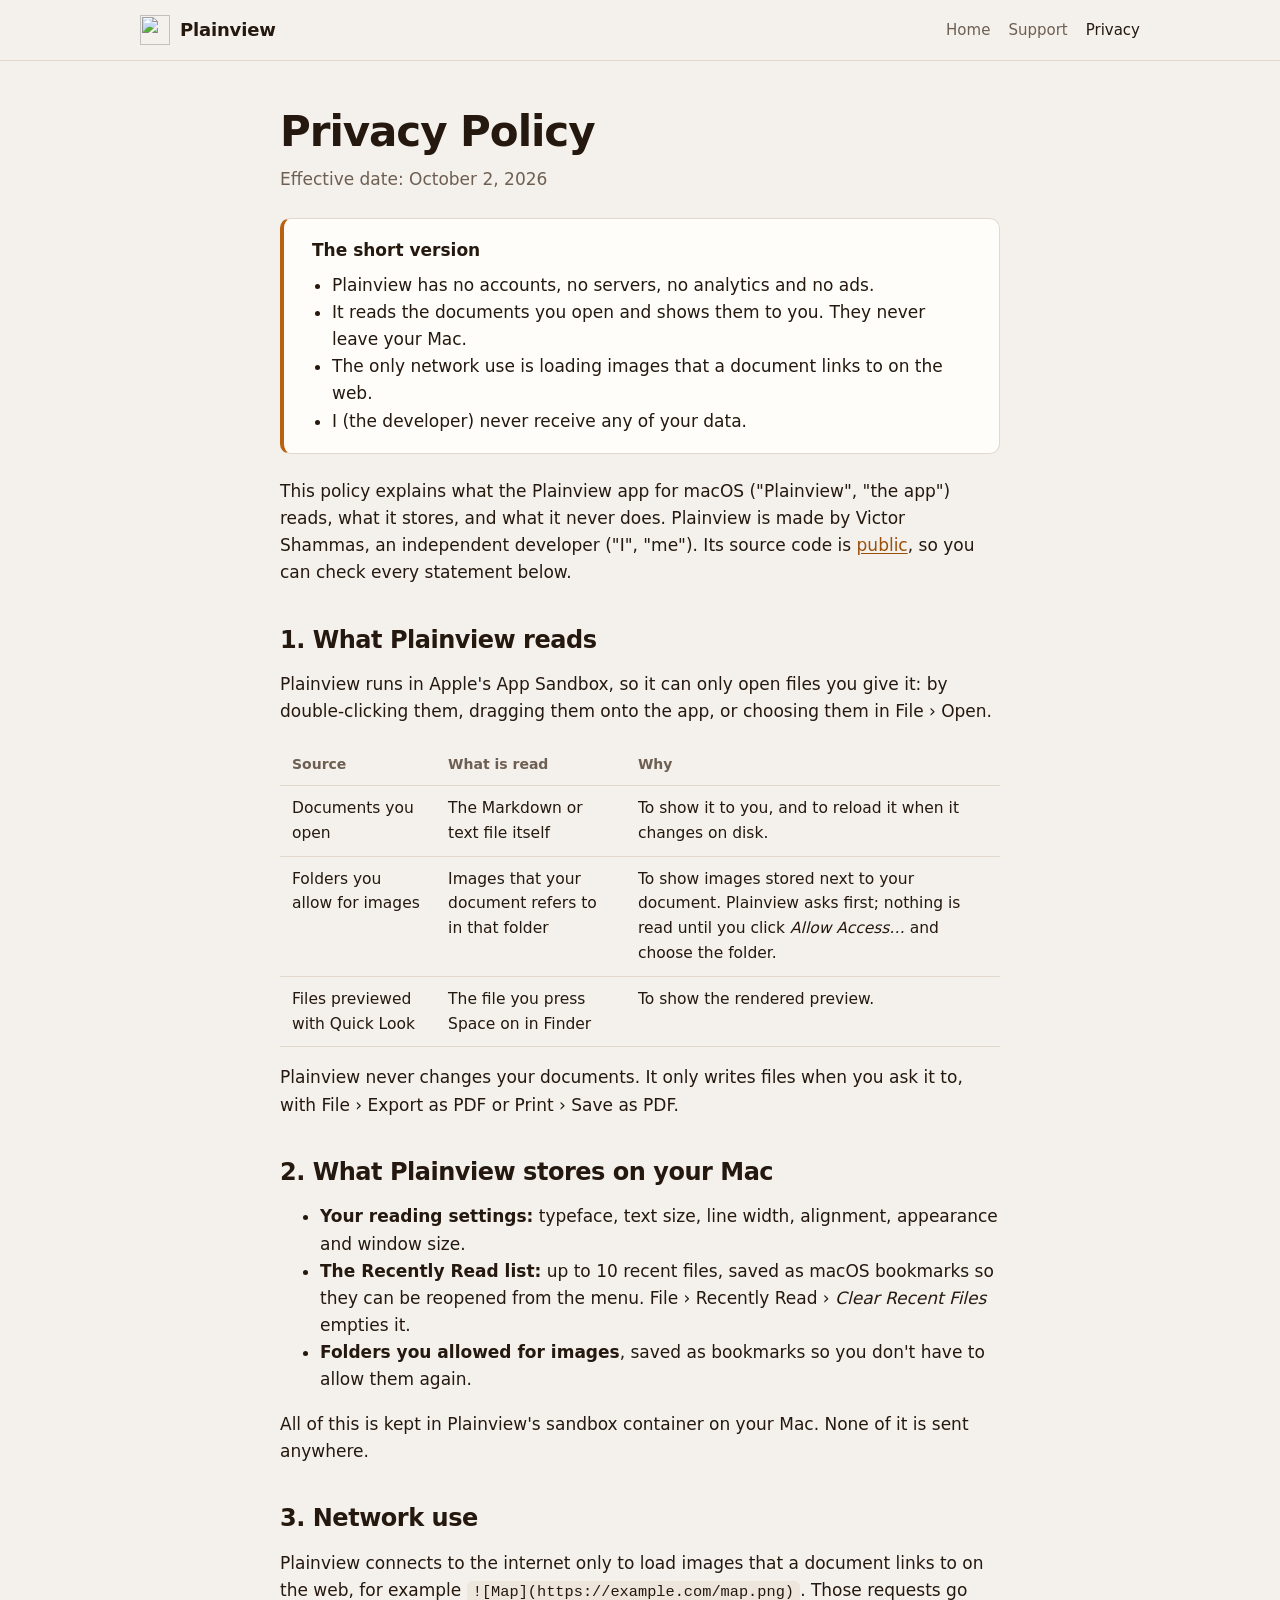
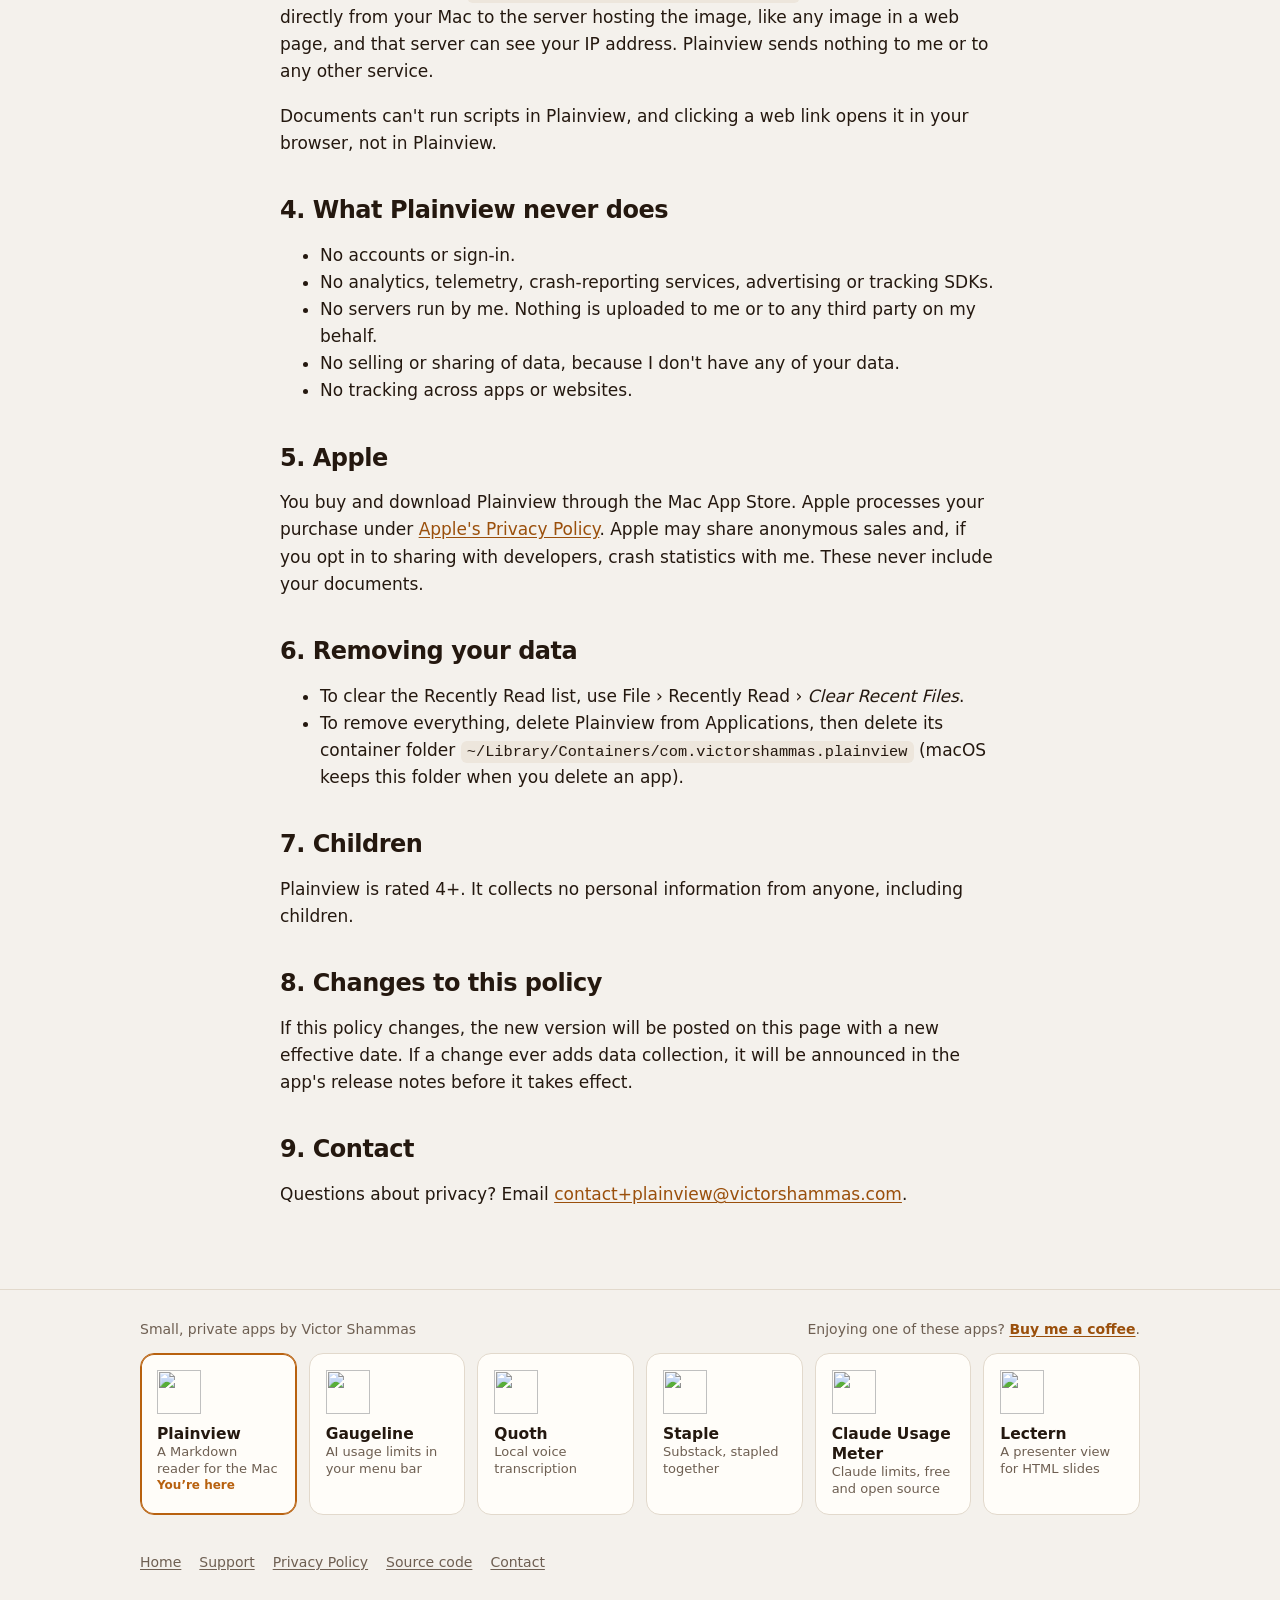
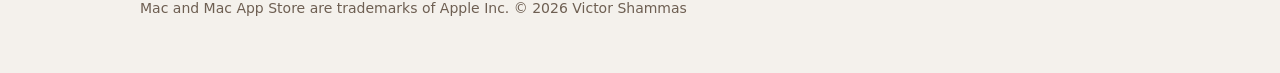
==== docs/privacy.html @ 980fdd8b "App bar: add Lectern Co-Authored-By: Claude Opus 5.5 <noreply@anthropic.com>" ====
<!doctype html>
<html lang="en">
<head>
<meta charset="utf-8">
<meta name="viewport" content="width=device-width, initial-scale=1">
<title>Privacy Policy · Plainview</title>
<meta name="description" content="Plainview privacy policy: no accounts, no servers, no analytics. Your documents and settings stay on your Mac.">
<meta name="color-scheme" content="light dark">
<link rel="icon" type="image/png" href="favicon.png">
<link rel="apple-touch-icon" href="apple-touch-icon.png">
<link rel="stylesheet" href="style.css">
</head>
<body>
<header class="site-header">
  <div class="wrap">
    <a class="brand" href="./"><img src="icon.png" alt="" width="30" height="30">Plainview</a>
    <nav class="nav" aria-label="Main">
      <a href="./" class="hide-sm">Home</a>
      <a href="support.html">Support</a>
      <a href="privacy.html" aria-current="page">Privacy</a>
    </nav>
  </div>
</header>

<main class="doc">
  <div class="wrap narrow">
    <h1>Privacy Policy</h1>
    <p class="meta-line">Effective date: October 2, 2026</p>

    <div class="tldr">
      <strong>The short version</strong>
      <ul>
        <li>Plainview has no accounts, no servers, no analytics and no ads.</li>
        <li>It reads the documents you open and shows them to you. They never leave your Mac.</li>
        <li>The only network use is loading images that a document links to on the web.</li>
        <li>I (the developer) never receive any of your data.</li>
      </ul>
    </div>

    <p>This policy explains what the Plainview app for macOS ("Plainview", "the app") reads, what it stores, and what it never does. Plainview is made by Victor Shammas, an independent developer ("I", "me"). Its source code is <a href="https://github.com/victor-shammas/plainview">public</a>, so you can check every statement below.</p>

    <h2>1. What Plainview reads</h2>
    <p>Plainview runs in Apple's App Sandbox, so it can only open files you give it: by double-clicking them, dragging them onto the app, or choosing them in File › Open.</p>
    <table class="stack">
      <thead><tr><th>Source</th><th>What is read</th><th>Why</th></tr></thead>
      <tbody>
        <tr><td>Documents you open</td>
            <td data-label="Read">The Markdown or text file itself</td>
            <td data-label="Why">To show it to you, and to reload it when it changes on disk.</td></tr>
        <tr><td>Folders you allow for images</td>
            <td data-label="Read">Images that your document refers to in that folder</td>
            <td data-label="Why">To show images stored next to your document. Plainview asks first; nothing is read until you click <em>Allow Access…</em> and choose the folder.</td></tr>
        <tr><td>Files previewed with Quick Look</td>
            <td data-label="Read">The file you press Space on in Finder</td>
            <td data-label="Why">To show the rendered preview.</td></tr>
      </tbody>
    </table>
    <p>Plainview never changes your documents. It only writes files when you ask it to, with File › Export as PDF or Print › Save as PDF.</p>

    <h2>2. What Plainview stores on your Mac</h2>
    <ul>
      <li><strong>Your reading settings:</strong> typeface, text size, line width, alignment, appearance and window size.</li>
      <li><strong>The Recently Read list:</strong> up to 10 recent files, saved as macOS bookmarks so they can be reopened from the menu. File › Recently Read › <em>Clear Recent Files</em> empties it.</li>
      <li><strong>Folders you allowed for images</strong>, saved as bookmarks so you don't have to allow them again.</li>
    </ul>
    <p>All of this is kept in Plainview's sandbox container on your Mac. None of it is sent anywhere.</p>

    <h2>3. Network use</h2>
    <p>Plainview connects to the internet only to load images that a document links to on the web, for example <code>![Map](https://example.com/map.png)</code>. Those requests go directly from your Mac to the server hosting the image, like any image in a web page, and that server can see your IP address. Plainview sends nothing to me or to any other service.</p>
    <p>Documents can't run scripts in Plainview, and clicking a web link opens it in your browser, not in Plainview.</p>

    <h2>4. What Plainview never does</h2>
    <ul>
      <li>No accounts or sign-in.</li>
      <li>No analytics, telemetry, crash-reporting services, advertising or tracking SDKs.</li>
      <li>No servers run by me. Nothing is uploaded to me or to any third party on my behalf.</li>
      <li>No selling or sharing of data, because I don't have any of your data.</li>
      <li>No tracking across apps or websites.</li>
    </ul>

    <h2>5. Apple</h2>
    <p>You buy and download Plainview through the Mac App Store. Apple processes your purchase under <a href="https://www.apple.com/legal/privacy/">Apple's Privacy Policy</a>. Apple may share anonymous sales and, if you opt in to sharing with developers, crash statistics with me. These never include your documents.</p>

    <h2>6. Removing your data</h2>
    <ul>
      <li>To clear the Recently Read list, use File › Recently Read › <em>Clear Recent Files</em>.</li>
      <li>To remove everything, delete Plainview from Applications, then delete its container folder <code>~/Library/Containers/com.victorshammas.plainview</code> (macOS keeps this folder when you delete an app).</li>
    </ul>

    <h2>7. Children</h2>
    <p>Plainview is rated 4+. It collects no personal information from anyone, including children.</p>

    <h2>8. Changes to this policy</h2>
    <p>If this policy changes, the new version will be posted on this page with a new effective date. If a change ever adds data collection, it will be announced in the app's release notes before it takes effect.</p>

    <h2>9. Contact</h2>
    <p>Questions about privacy? Email <a href="mailto:contact+plainview@victorshammas.com">contact+plainview@victorshammas.com</a>.</p>
  </div>
</main>

<section class="app-bar" aria-label="Apps by Victor Shammas">
  <div class="wrap">
    <div class="app-bar-head">
      <p class="app-bar-title"><a href="https://victorshammas.com/apps/">Small, private apps by Victor Shammas</a></p>
      <p class="app-bar-coffee">Enjoying one of these apps? <a href="https://buymeacoffee.com/victorshammas">Buy me a coffee</a>.</p>
    </div>
    <div class="app-tiles">
      <a class="app-tile current" aria-current="page" href="https://victorshammas.com/plainview/"><img src="https://victorshammas.com/plainview/icon.png" alt="" width="44" height="44"><span><strong>Plainview</strong><small>A Markdown reader for the Mac</small><em>You’re here</em></span></a>
      <a class="app-tile" href="https://victorshammas.com/gaugeline/"><img src="https://victorshammas.com/gaugeline/icon.png" alt="" width="44" height="44"><span><strong>Gaugeline</strong><small>AI usage limits in your menu bar</small></span></a>
      <a class="app-tile" href="https://victorshammas.com/quoth/"><img src="https://victorshammas.com/quoth/icon.png" alt="" width="44" height="44"><span><strong>Quoth</strong><small>Local voice transcription</small></span></a>
      <a class="app-tile" href="https://victorshammas.com/staple/"><img src="https://victorshammas.com/staple/icon.png" alt="" width="44" height="44"><span><strong>Staple</strong><small>Substack, stapled together</small></span></a>
      <a class="app-tile" href="https://victorshammas.com/claude-usage-meter/"><img src="https://victorshammas.com/claude-usage-meter/icon.png" alt="" width="44" height="44"><span><strong>Claude Usage Meter</strong><small>Claude limits, free and open source</small></span></a>
      <a class="app-tile" href="https://victorshammas.com/lectern/"><img src="https://victorshammas.com/lectern/icon.png" alt="" width="44" height="44"><span><strong>Lectern</strong><small>A presenter view for HTML slides</small></span></a>
    </div>
  </div>
</section>

<footer>
  <div class="wrap">
    <nav aria-label="Footer"><a href="./">Home</a><a href="support.html">Support</a><a href="privacy.html">Privacy Policy</a><a href="https://github.com/victor-shammas/plainview">Source code</a><a href="mailto:contact+plainview@victorshammas.com">Contact</a></nav>
    <p>Mac and Mac App Store are trademarks of Apple Inc. © 2026 Victor Shammas</p>
  </div>
</footer>
</body>
</html>
---- docs/style.css ----
/* Plainview site: one stylesheet, no external fonts, scripts or trackers.
   Shared with the Gaugeline site (victorshammas.com/gaugeline/); only the hero mock differs. */
:root {
  /* Brand palette, matching the app icon: espresso (#46321F → #1C140E), amber (#FFC56A → #EE8A25), cream (#FFF1DC). */
  --bg: #f4f1ec;
  --surface: #fffdf9;
  --surface-2: #ece6dd;
  --text: #24180f;
  --muted: #6e5f52;
  --line: #e2d9cc;
  --accent: #b8610f;
  --accent-ink: #ffffff;
  --link: #9a4f0b;
  --glow: rgba(238, 138, 37, .14);
  --ok: #3fa66b;
  --warn: #e8a33a;
  --bad: #e0563a;
  --track: #e7dfd3;
  --code-bg: #ede6dc;
  --shadow: 0 1px 2px rgba(36, 24, 15, .06), 0 8px 28px rgba(36, 24, 15, .09);
  --radius: 14px;
  color-scheme: light dark;
}
@media (prefers-color-scheme: dark) {
  :root {
    --bg: #1c140e;
    --surface: #2a1f16;
    --surface-2: #241a12;
    --text: #f6ebdd;
    --muted: #bca892;
    --line: #46321f;
    --accent: #ffb457;
    --accent-ink: #1c140e;
    --link: #ffc56a;
    --glow: rgba(255, 197, 106, .12);
    --track: #46321f;
    --code-bg: #33261b;
    --shadow: 0 1px 2px rgba(0, 0, 0, .35), 0 10px 30px rgba(0, 0, 0, .4);
  }
}

* { box-sizing: border-box; }
html { -webkit-text-size-adjust: 100%; }
body {
  margin: 0;
  background: var(--bg);
  color: var(--text);
  font: 17px/1.6 -apple-system, BlinkMacSystemFont, "SF Pro Text", "Segoe UI", system-ui, sans-serif;
  -webkit-font-smoothing: antialiased;
}
a { color: var(--link); text-underline-offset: 2px; }
a:hover { text-decoration-thickness: 2px; }
img { max-width: 100%; height: auto; }
code, kbd {
  font: .9em/1.4 ui-monospace, "SF Mono", Menlo, monospace;
  background: var(--code-bg);
  border-radius: 6px;
  padding: .12em .4em;
  overflow-wrap: anywhere;
}
pre {
  background: var(--code-bg);
  border-radius: 10px;
  padding: 14px 16px;
  overflow-x: auto;
  font: 14px/1.5 ui-monospace, "SF Mono", Menlo, monospace;
}
pre code { background: none; padding: 0; }

.wrap { max-width: 1040px; margin: 0 auto; padding: 0 20px; }
.narrow { max-width: 760px; }

/* Header */
.site-header { border-bottom: 1px solid var(--line); background: color-mix(in srgb, var(--bg) 88%, transparent); position: sticky; top: 0; backdrop-filter: saturate(160%) blur(12px); -webkit-backdrop-filter: saturate(160%) blur(12px); z-index: 10; }
.site-header .wrap { display: flex; align-items: center; justify-content: space-between; gap: 16px; height: 60px; }
.brand { display: flex; align-items: center; gap: 10px; font-weight: 700; font-size: 18px; color: var(--text); text-decoration: none; letter-spacing: -.01em; }
.brand img { width: 30px; height: 30px; }
.nav { display: flex; gap: 18px; font-size: 15px; }
.nav a { color: var(--muted); text-decoration: none; }
.nav a:hover, .nav a[aria-current="page"] { color: var(--text); }

/* Hero */
.hero { padding: 72px 0 40px; background: radial-gradient(60% 70% at 78% 40%, var(--glow), transparent 70%); }
.hero .wrap { display: grid; grid-template-columns: 1.05fr 1fr; gap: 48px; align-items: center; }
.hero-icon { width: 96px; height: 96px; margin-bottom: 18px; }
h1 { font-size: clamp(34px, 5vw, 52px); line-height: 1.08; letter-spacing: -.025em; margin: 0 0 18px; }
.lede { font-size: 20px; color: var(--muted); margin: 0 0 26px; max-width: 34em; }
.cta-row { display: flex; flex-wrap: wrap; align-items: center; gap: 14px 18px; }
.btn {
  display: inline-flex; align-items: center; gap: 10px;
  background: var(--text); color: var(--bg);
  padding: 12px 20px; border-radius: 12px;
  font-weight: 600; text-decoration: none; font-size: 16px;
}
.btn:hover { opacity: .9; }
.btn small { font-weight: 500; opacity: .75; }
.fineprint { color: var(--muted); font-size: 14px; }

/* Reader window mock (pure CSS, sample document) */
.mock { margin: 0; background: var(--surface); border: 1px solid var(--line); border-radius: 12px; box-shadow: var(--shadow); overflow: hidden; }
.win-bar { display: flex; align-items: center; gap: 8px; height: 34px; padding: 0 14px; border-bottom: 1px solid var(--line); background: var(--surface-2); font-size: 13px; font-weight: 600; color: var(--muted); }
.win-bar i { width: 12px; height: 12px; border-radius: 50%; background: #ff5f57; }
.win-bar i:nth-child(2) { background: #febc2e; } .win-bar i:nth-child(3) { background: #28c840; margin-right: 8px; }
.page { padding: 26px 34px 22px; font-size: 14px; line-height: 1.55; }
.page .t1 { font-size: 26px; font-weight: 700; letter-spacing: -.02em; line-height: 1.15; margin: 0 0 10px; }
.page .t2 { font-size: 18px; font-weight: 700; letter-spacing: -.01em; margin: 18px 0 8px; }
.page p { margin: 0 0 12px; }
.page blockquote { margin: 0 0 12px; padding: 0 0 0 14px; border-left: 3px solid var(--line); color: var(--muted); }
.page table { display: table; font-size: 13px; margin: 0; border: 1px solid var(--line); }
.page th, .page td { padding: 6px 10px; border: 1px solid var(--line); }
.page th { color: var(--text); font-size: 13px; background: var(--surface-2); }
.page ul { list-style: none; padding: 0; margin: 0; }
.page li { display: flex; align-items: center; gap: 8px; margin: 3px 0; }
.page li::before { content: ""; width: 12px; height: 12px; border: 1.5px solid var(--muted); border-radius: 3px; opacity: .6; flex: none; }
.page li.done::before { background: var(--accent); border-color: var(--accent); opacity: 1; }
.page .demo { color: var(--muted); font-size: 12px; text-align: center; margin: 16px 0 0; }

/* Sections */
section { padding: 48px 0; }
h2 { font-size: clamp(26px, 3.4vw, 34px); letter-spacing: -.02em; line-height: 1.15; margin: 0 0 12px; }
h3 { font-size: 19px; margin: 0 0 6px; letter-spacing: -.01em; }
.section-lede { color: var(--muted); margin: 0 0 28px; max-width: 40em; }
.grid { display: grid; grid-template-columns: repeat(3, 1fr); gap: 16px; }
.card { background: var(--surface); border: 1px solid var(--line); border-radius: var(--radius); padding: 24px 28px; }
.card p { margin: 0; color: var(--muted); font-size: 15.5px; }
.steps { counter-reset: s; display: grid; grid-template-columns: repeat(3, 1fr); gap: 16px; }
.steps .card::before { counter-increment: s; content: counter(s); display: inline-grid; place-items: center; width: 30px; height: 30px; border-radius: 50%; background: var(--accent); color: var(--accent-ink); font-weight: 700; margin-bottom: 10px; }
.band { background: var(--surface-2); border-block: 1px solid var(--line); }
.checks { list-style: none; padding: 0; margin: 0; display: grid; grid-template-columns: 1fr 1fr; gap: 10px 28px; }
.checks li { padding-left: 28px; position: relative; }
.checks li::before { content: ""; position: absolute; left: 4px; top: .45em; width: 12px; height: 7px; border-left: 2.5px solid var(--accent); border-bottom: 2.5px solid var(--accent); transform: rotate(-45deg); }

/* Docs pages */
.doc { padding: 48px 0 24px; }
.doc h1 { font-size: clamp(30px, 4.4vw, 42px); }
.doc h2 { font-size: 24px; margin-top: 40px; }
.doc h3 { margin-top: 26px; }
.doc p, .doc li { color: var(--text); }
.doc .meta-line { color: var(--muted); margin-top: -6px; }
.tldr { background: var(--surface); border: 1px solid var(--line); border-left: 4px solid var(--accent); border-radius: 10px; padding: 18px 28px; margin: 24px 0; }
.tldr ul { margin: 8px 0 0; padding-left: 20px; }
table { width: 100%; border-collapse: collapse; margin: 16px 0; font-size: 15.5px; display: block; overflow-x: auto; }
th, td { text-align: left; vertical-align: top; padding: 10px 12px; border-bottom: 1px solid var(--line); }
th { color: var(--muted); font-weight: 600; font-size: 14px; }
details { background: var(--surface); border: 1px solid var(--line); border-radius: 12px; padding: 6px 28px; margin: 12px 0; }
details[open] { padding-bottom: 18px; }
summary { cursor: pointer; font-weight: 600; padding: 14px 0; list-style-position: inside; }
summary::-webkit-details-marker { margin-right: 6px; }
details > :not(summary) { margin-left: 0; margin-right: 0; }
summary::marker { color: var(--muted); }
.toc { display: flex; flex-wrap: wrap; gap: 8px; margin: 18px 0 8px; padding: 0; list-style: none; }
.toc a { display: inline-block; padding: 6px 12px; border: 1px solid var(--line); border-radius: 999px; text-decoration: none; color: var(--text); font-size: 14.5px; background: var(--surface); }

/* Footer */
footer { border-top: 1px solid var(--line); margin-top: 40px; padding: 28px 0 40px; color: var(--muted); font-size: 14px; }
footer .wrap { display: grid; gap: 10px; }
footer nav { display: flex; flex-wrap: wrap; gap: 18px; }
footer a { color: var(--muted); }

@media (max-width: 820px) {
  details, .card, .tldr { padding-left: 20px; padding-right: 20px; }
  .hero { padding-top: 40px; }
  .hero .wrap, .grid, .steps { grid-template-columns: 1fr; }
  .hero .wrap { gap: 32px; }
  .checks { grid-template-columns: 1fr; }
  .nav { gap: 14px; }
}
@media (max-width: 600px) {
  .stack thead { display: none; }
  .stack, .stack tbody, .stack tr, .stack td { display: block; width: 100%; }
  .stack tr { border-bottom: 1px solid var(--line); padding: 8px 0; }
  .stack td { border: 0; padding: 4px 0; }
  .stack td:first-child { font-weight: 600; }
  .stack td:not(:first-child)::before { content: attr(data-label) ": "; color: var(--muted); font-weight: 600; }
}
@media (max-width: 420px) {
  .nav a.hide-sm { display: none; }
  body { font-size: 16px; }
  .lede { font-size: 18px; }
}

/* App bar: the family of apps, shared by every site (Plainview, Gaugeline, Quoth). */
.app-bar { border-top: 1px solid var(--line); margin-top: 40px; padding: 28px 0 8px; }
.app-bar + footer { margin-top: 0; border-top: 0; }
.app-bar-title { color: var(--muted); font-size: 14px; margin: 0 0 12px; }
.app-bar-head { display: flex; flex-wrap: wrap; justify-content: space-between; align-items: baseline; gap: 4px 18px; margin: 0 0 12px; }
.app-bar-head p { margin: 0; color: var(--muted); font-size: 14px; }
.app-bar-title a { color: inherit; text-decoration: none; }
.app-bar-title a:hover { color: var(--text); text-decoration: underline; }
.app-bar-coffee a { color: var(--link); font-weight: 600; }
.app-tiles { display: grid; grid-template-columns: repeat(6, 1fr); gap: 12px; }
.app-tile { display: flex; align-items: center; gap: 12px; padding: 12px 14px; border: 1px solid var(--line); border-radius: var(--radius); background: var(--surface); color: var(--text); text-decoration: none; }
.app-tile:hover { border-color: var(--accent); }
.app-tile img { width: 44px; height: 44px; flex: none; }
.app-tile span { display: grid; line-height: 1.3; }
.app-tile strong { font-size: 15.5px; }
.app-tile small { color: var(--muted); font-size: 13px; }
.app-tile em { color: var(--accent); font-size: 12px; font-style: normal; font-weight: 600; }
.app-tile.current { box-shadow: inset 0 0 0 1px var(--accent); border-color: var(--accent); }
/* Five across: stack icon over text so the names fit on one line. */
@media (min-width: 1001px) {
  .app-tile { flex-direction: column; align-items: flex-start; gap: 10px; padding: 16px; }
}
@media (max-width: 1000px) { .app-tiles { grid-template-columns: repeat(3, 1fr); } }
@media (max-width: 760px) { .app-tiles { grid-template-columns: 1fr 1fr; } }
@media (max-width: 560px) { .app-tiles { grid-template-columns: 1fr; } }
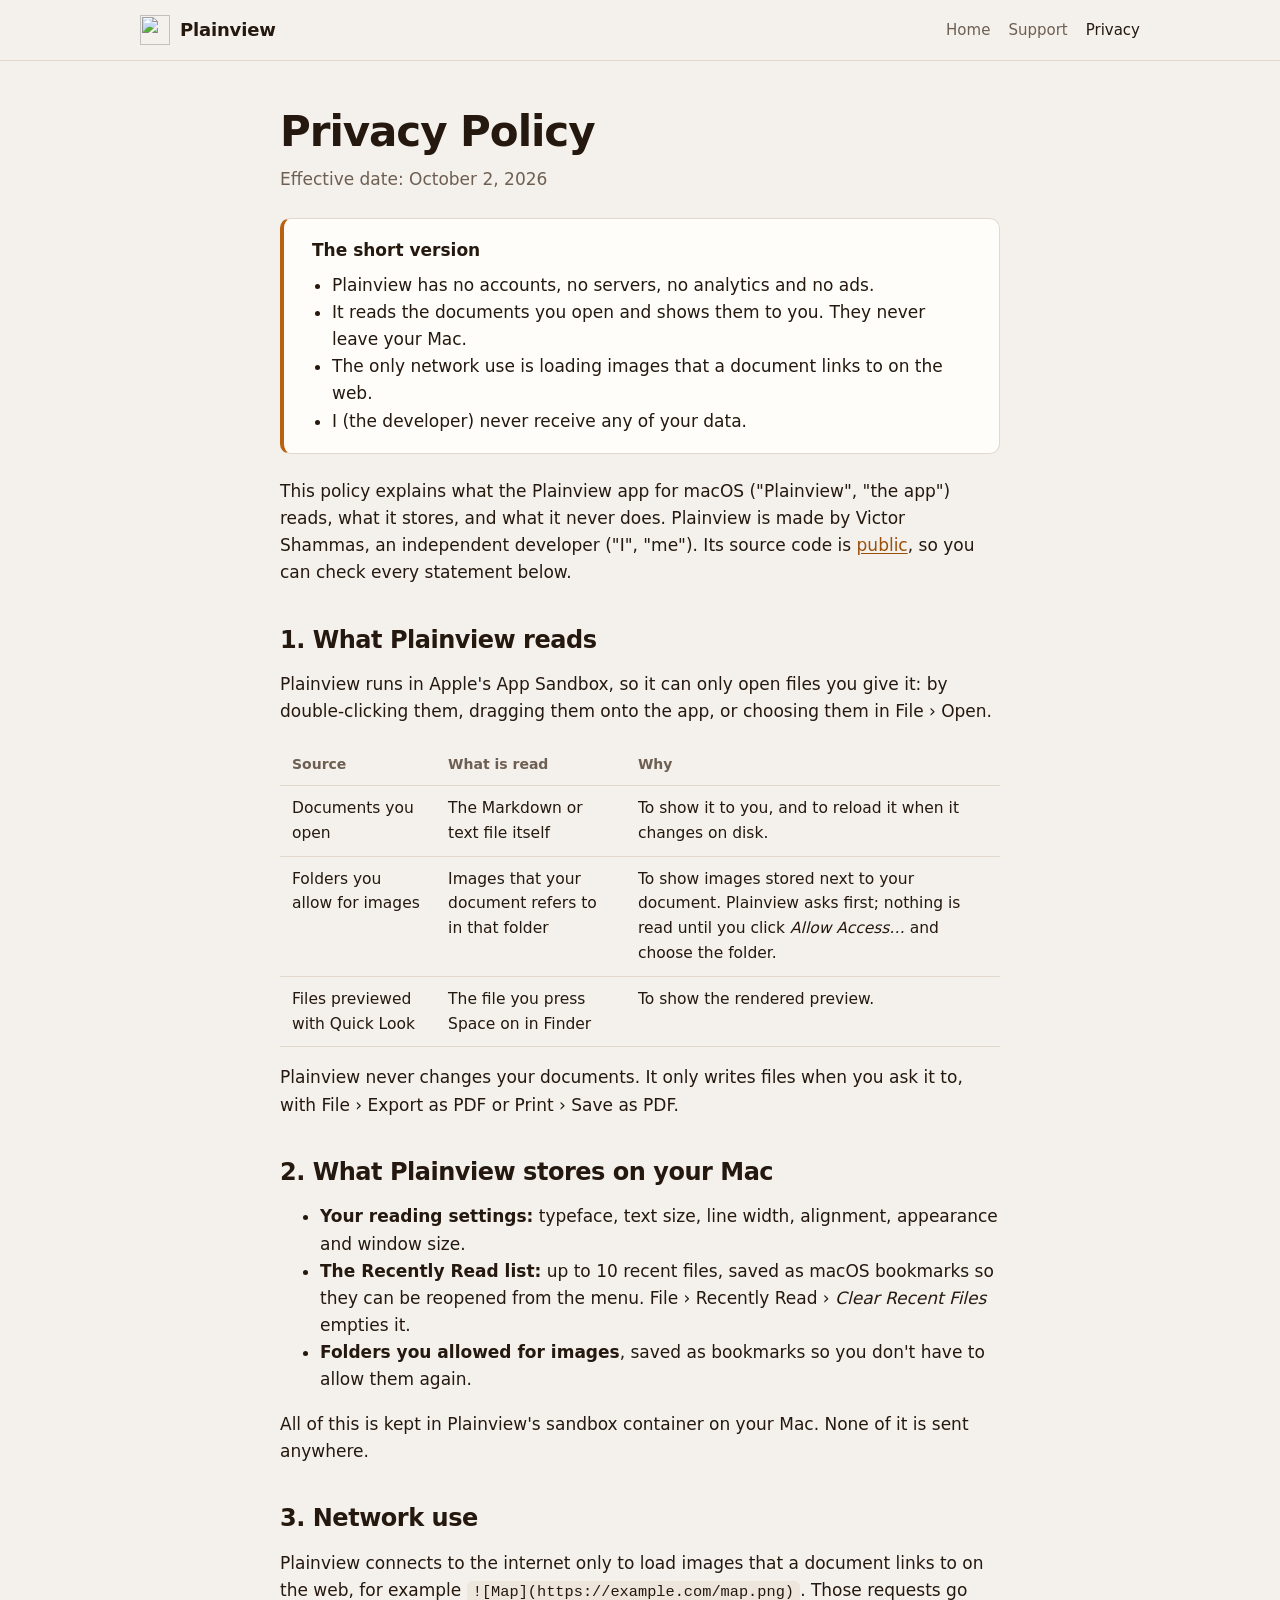
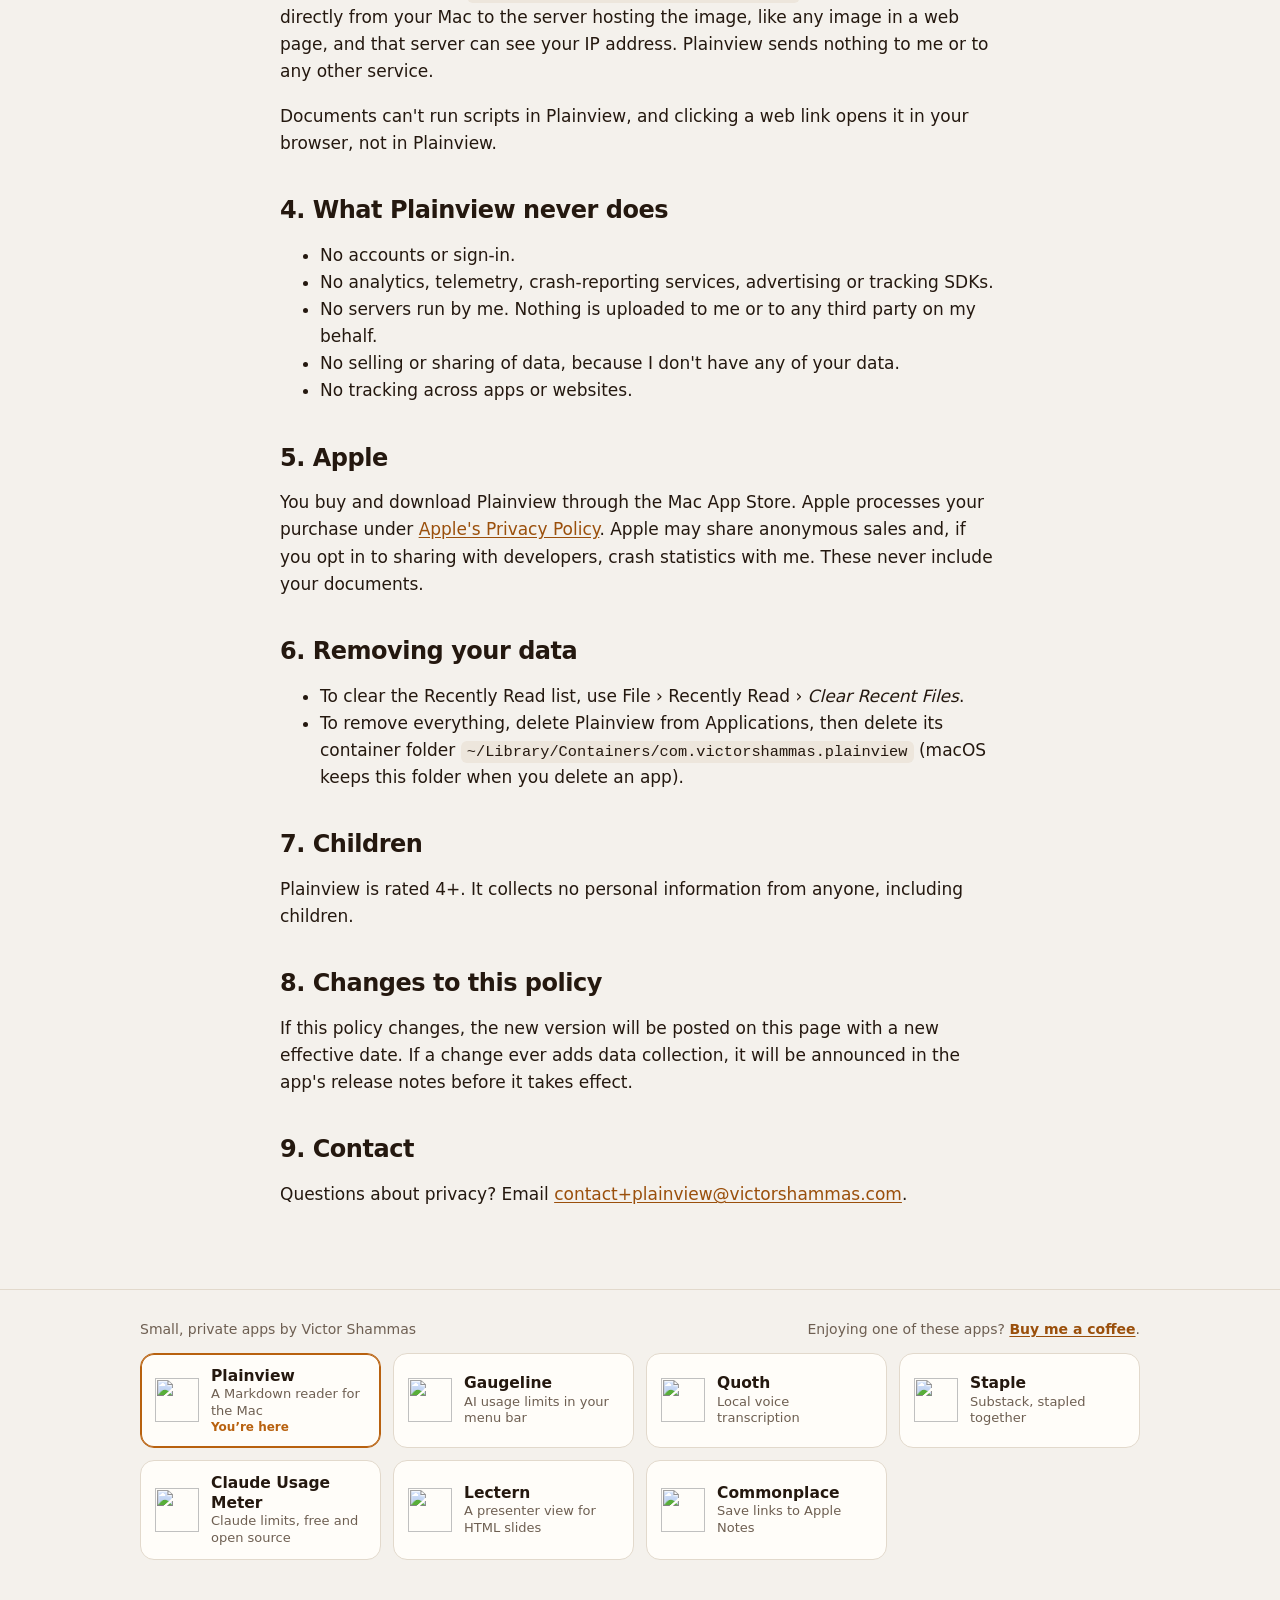
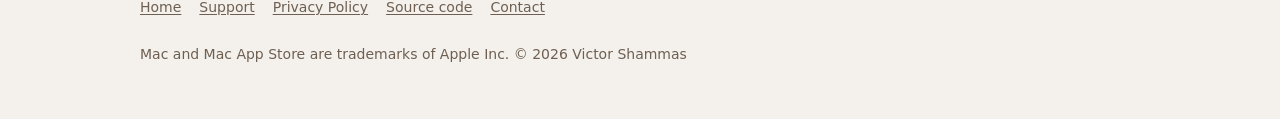
==== commit d60a2715: "App bar: add Commonplace; four across, then three Adds a Commonplace tile (victorshammas.com/commonp" ====
--- a/docs/privacy.html
+++ b/docs/privacy.html
@@ -111,6 +111,7 @@
       <a class="app-tile" href="https://victorshammas.com/staple/"><img src="https://victorshammas.com/staple/icon.png" alt="" width="44" height="44"><span><strong>Staple</strong><small>Substack, stapled together</small></span></a>
       <a class="app-tile" href="https://victorshammas.com/claude-usage-meter/"><img src="https://victorshammas.com/claude-usage-meter/icon.png" alt="" width="44" height="44"><span><strong>Claude Usage Meter</strong><small>Claude limits, free and open source</small></span></a>
       <a class="app-tile" href="https://victorshammas.com/lectern/"><img src="https://victorshammas.com/lectern/icon.png" alt="" width="44" height="44"><span><strong>Lectern</strong><small>A presenter view for HTML slides</small></span></a>
+      <a class="app-tile" href="https://victorshammas.com/commonplace/"><img src="https://victorshammas.com/commonplace/icon.png" alt="" width="44" height="44"><span><strong>Commonplace</strong><small>Save links to Apple Notes</small></span></a>
     </div>
   </div>
 </section>
--- a/docs/style.css
+++ b/docs/style.css
@@ -179,7 +179,7 @@
   .lede { font-size: 18px; }
 }
 
-/* App bar: the family of apps, shared by every site (Plainview, Gaugeline, Quoth). */
+/* App bar: the family of apps, shared by every site (Plainview, Gaugeline, Quoth, Staple, Claude Usage Meter, Lectern, Commonplace). */
 .app-bar { border-top: 1px solid var(--line); margin-top: 40px; padding: 28px 0 8px; }
 .app-bar + footer { margin-top: 0; border-top: 0; }
 .app-bar-title { color: var(--muted); font-size: 14px; margin: 0 0 12px; }
@@ -188,7 +188,7 @@
 .app-bar-title a { color: inherit; text-decoration: none; }
 .app-bar-title a:hover { color: var(--text); text-decoration: underline; }
 .app-bar-coffee a { color: var(--link); font-weight: 600; }
-.app-tiles { display: grid; grid-template-columns: repeat(6, 1fr); gap: 12px; }
+.app-tiles { display: grid; grid-template-columns: repeat(4, 1fr); gap: 12px; }
 .app-tile { display: flex; align-items: center; gap: 12px; padding: 12px 14px; border: 1px solid var(--line); border-radius: var(--radius); background: var(--surface); color: var(--text); text-decoration: none; }
 .app-tile:hover { border-color: var(--accent); }
 .app-tile img { width: 44px; height: 44px; flex: none; }
@@ -197,10 +197,7 @@
 .app-tile small { color: var(--muted); font-size: 13px; }
 .app-tile em { color: var(--accent); font-size: 12px; font-style: normal; font-weight: 600; }
 .app-tile.current { box-shadow: inset 0 0 0 1px var(--accent); border-color: var(--accent); }
-/* Five across: stack icon over text so the names fit on one line. */
-@media (min-width: 1001px) {
-  .app-tile { flex-direction: column; align-items: flex-start; gap: 10px; padding: 16px; }
-}
+/* Seven apps: four across, then three; icon beside the text. */
 @media (max-width: 1000px) { .app-tiles { grid-template-columns: repeat(3, 1fr); } }
 @media (max-width: 760px) { .app-tiles { grid-template-columns: 1fr 1fr; } }
 @media (max-width: 560px) { .app-tiles { grid-template-columns: 1fr; } }
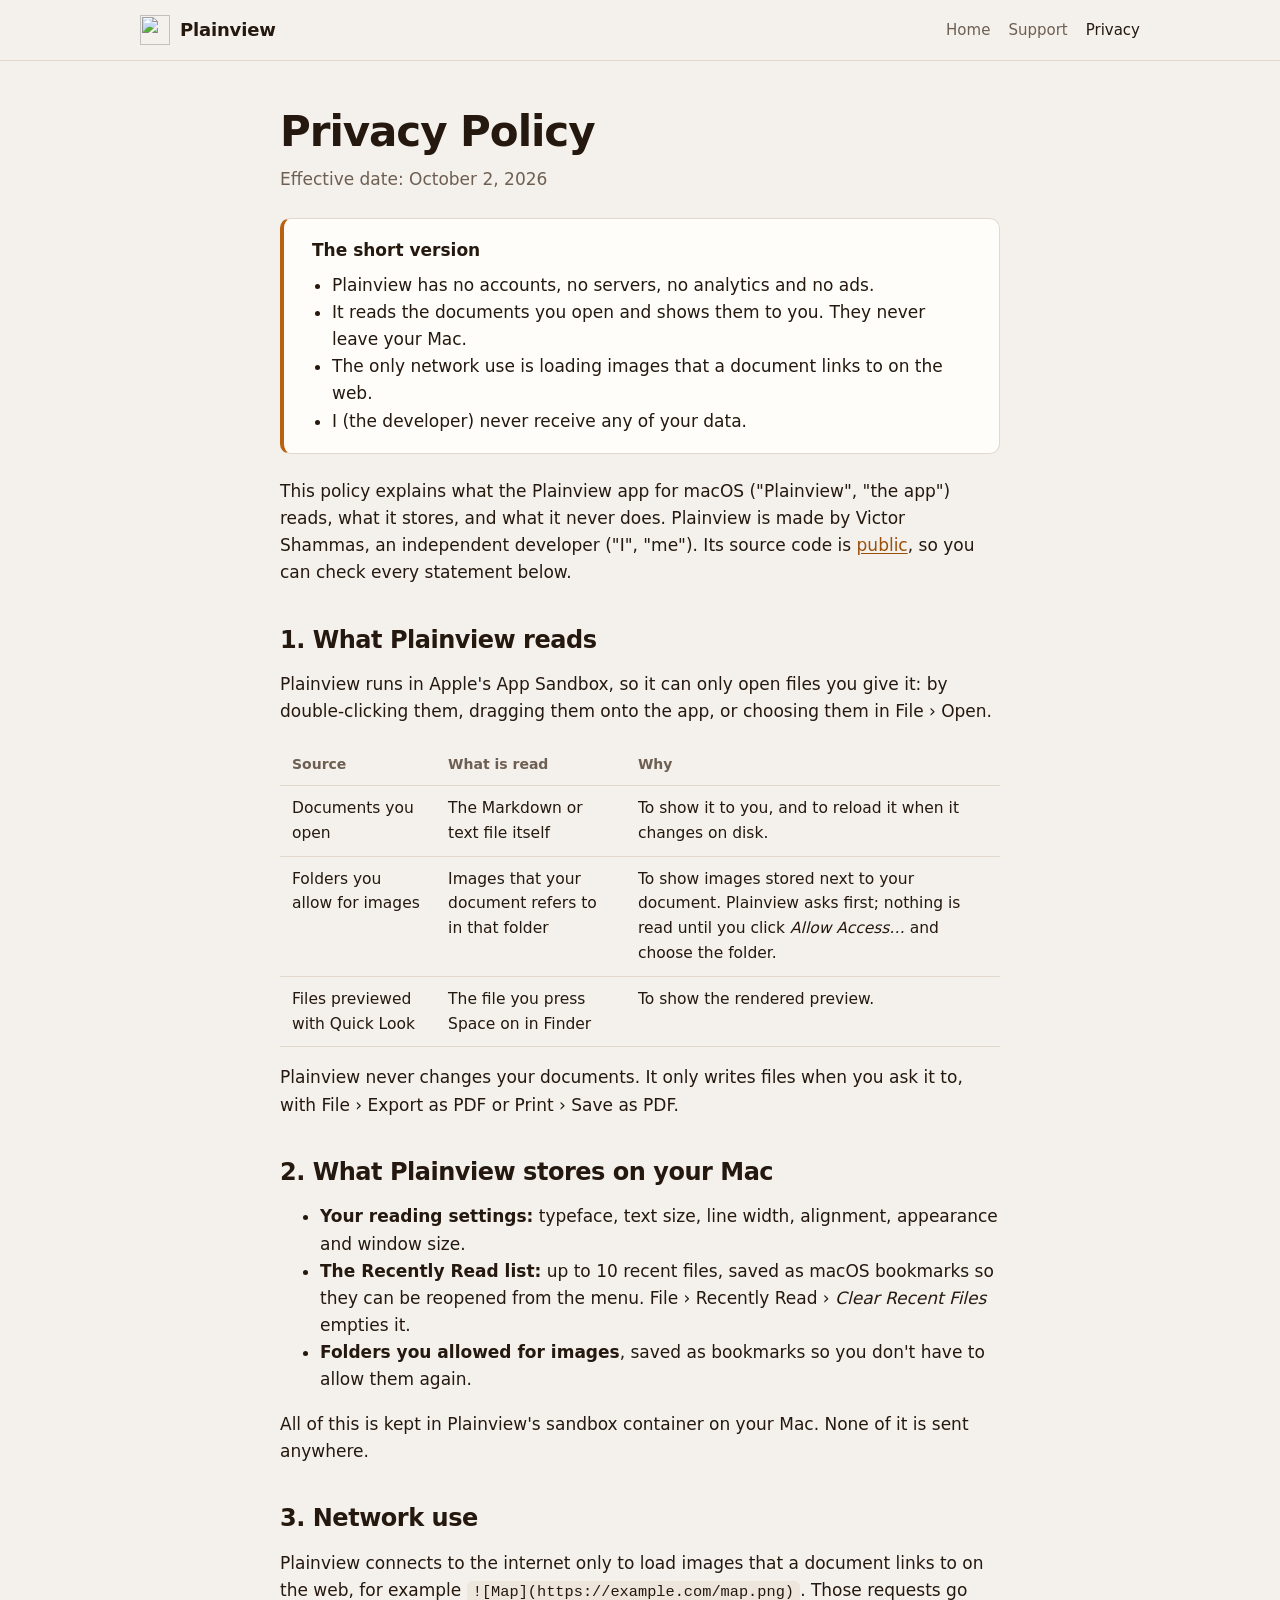
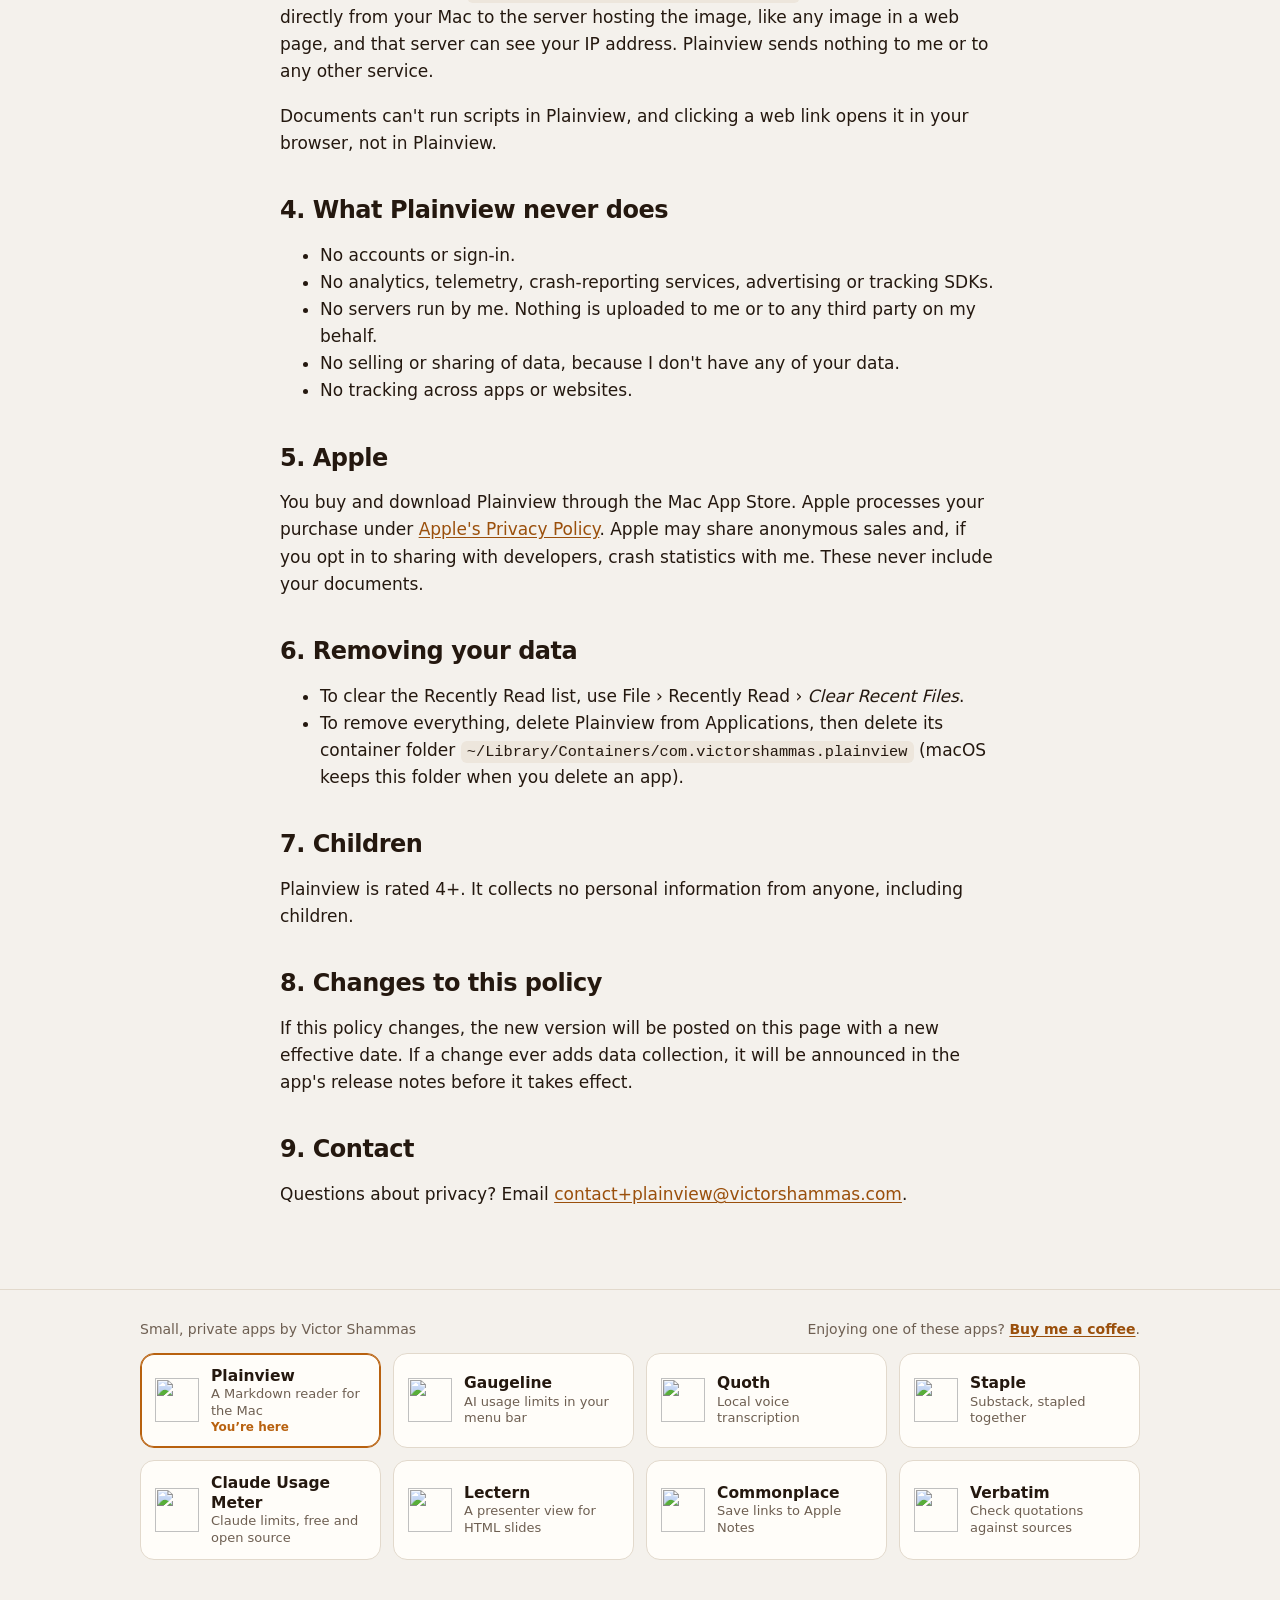
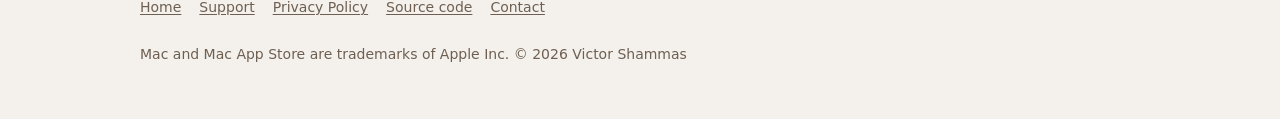
==== commit 11c14a26: "App bar: add Verbatim Co-Authored-By: Claude Opus 5.5 <noreply@anthropic.com> Claude-Session: https:" ====
--- a/docs/privacy.html
+++ b/docs/privacy.html
@@ -112,6 +112,7 @@
       <a class="app-tile" href="https://victorshammas.com/claude-usage-meter/"><img src="https://victorshammas.com/claude-usage-meter/icon.png" alt="" width="44" height="44"><span><strong>Claude Usage Meter</strong><small>Claude limits, free and open source</small></span></a>
       <a class="app-tile" href="https://victorshammas.com/lectern/"><img src="https://victorshammas.com/lectern/icon.png" alt="" width="44" height="44"><span><strong>Lectern</strong><small>A presenter view for HTML slides</small></span></a>
       <a class="app-tile" href="https://victorshammas.com/commonplace/"><img src="https://victorshammas.com/commonplace/icon.png" alt="" width="44" height="44"><span><strong>Commonplace</strong><small>Save links to Apple Notes</small></span></a>
+      <a class="app-tile" href="https://victorshammas.com/verbatim/"><img src="https://victorshammas.com/verbatim/icon.png" alt="" width="44" height="44"><span><strong>Verbatim</strong><small>Check quotations against sources</small></span></a>
     </div>
   </div>
 </section>
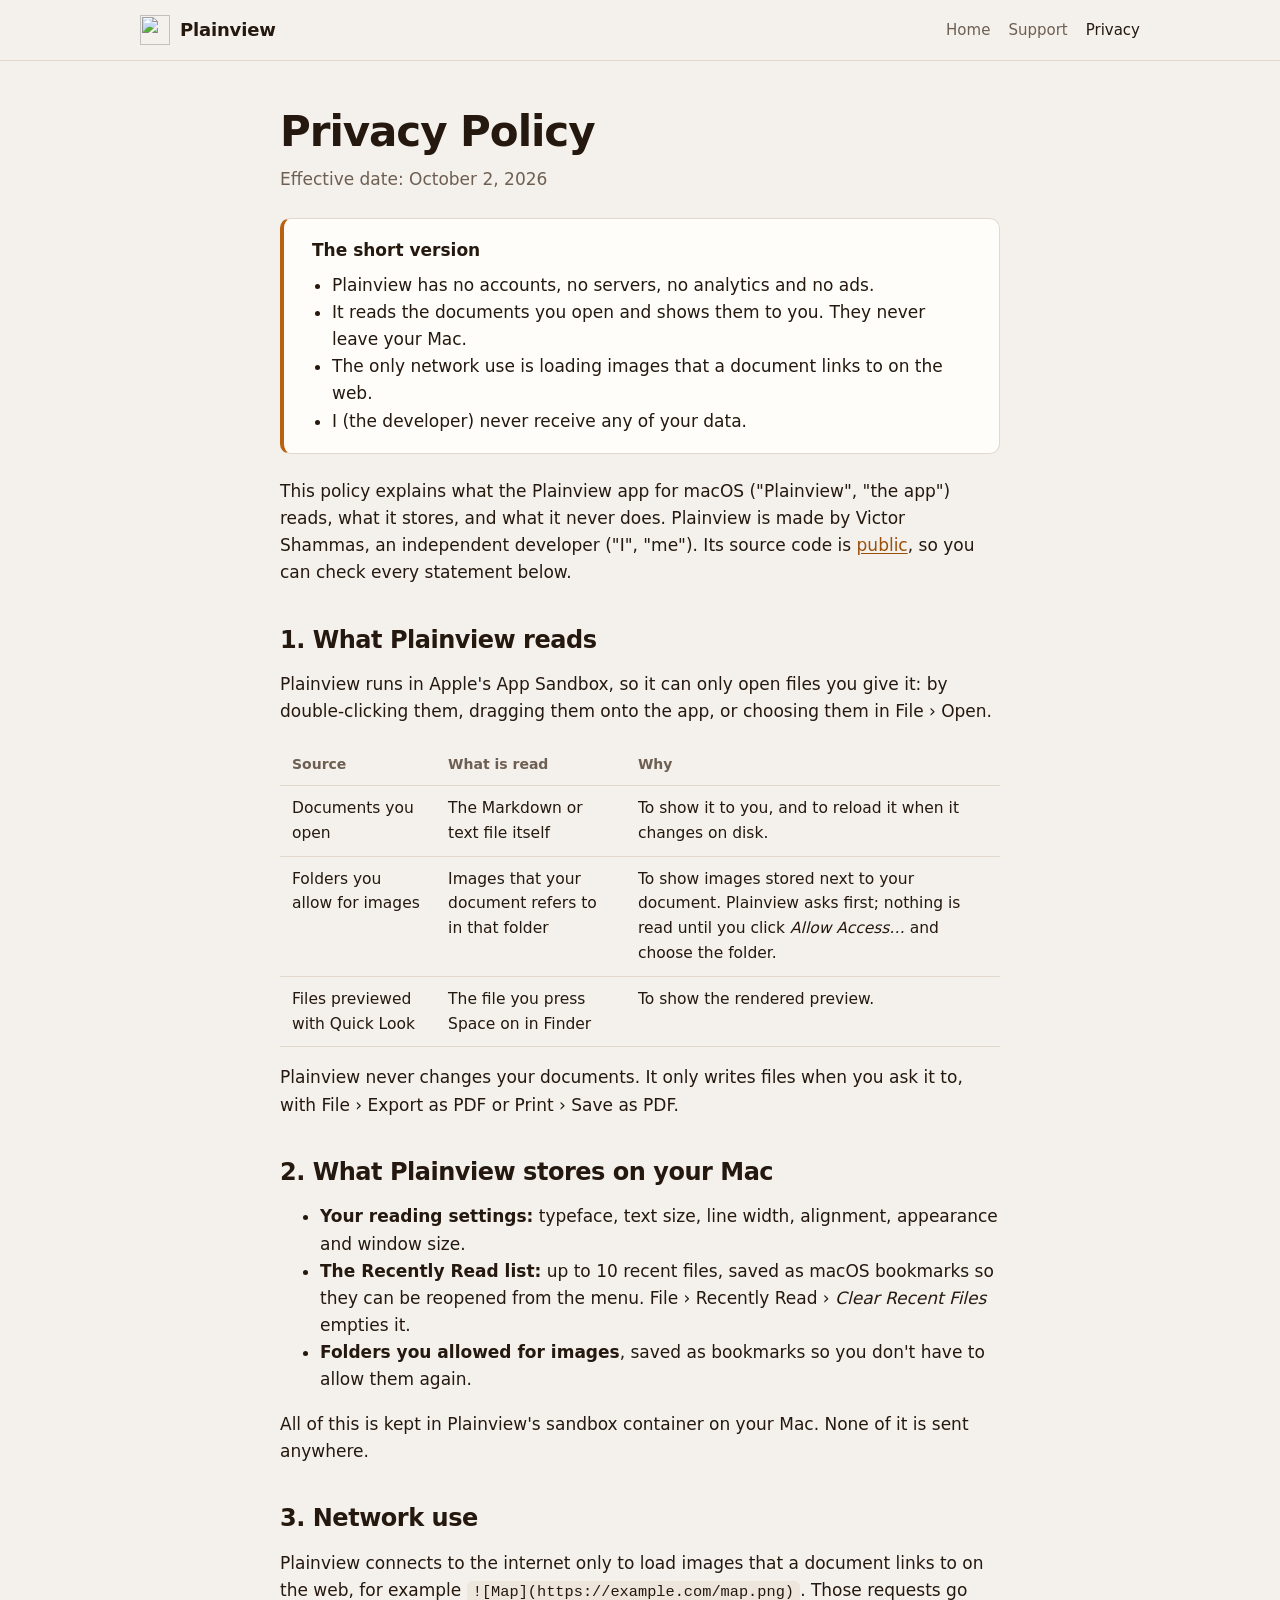
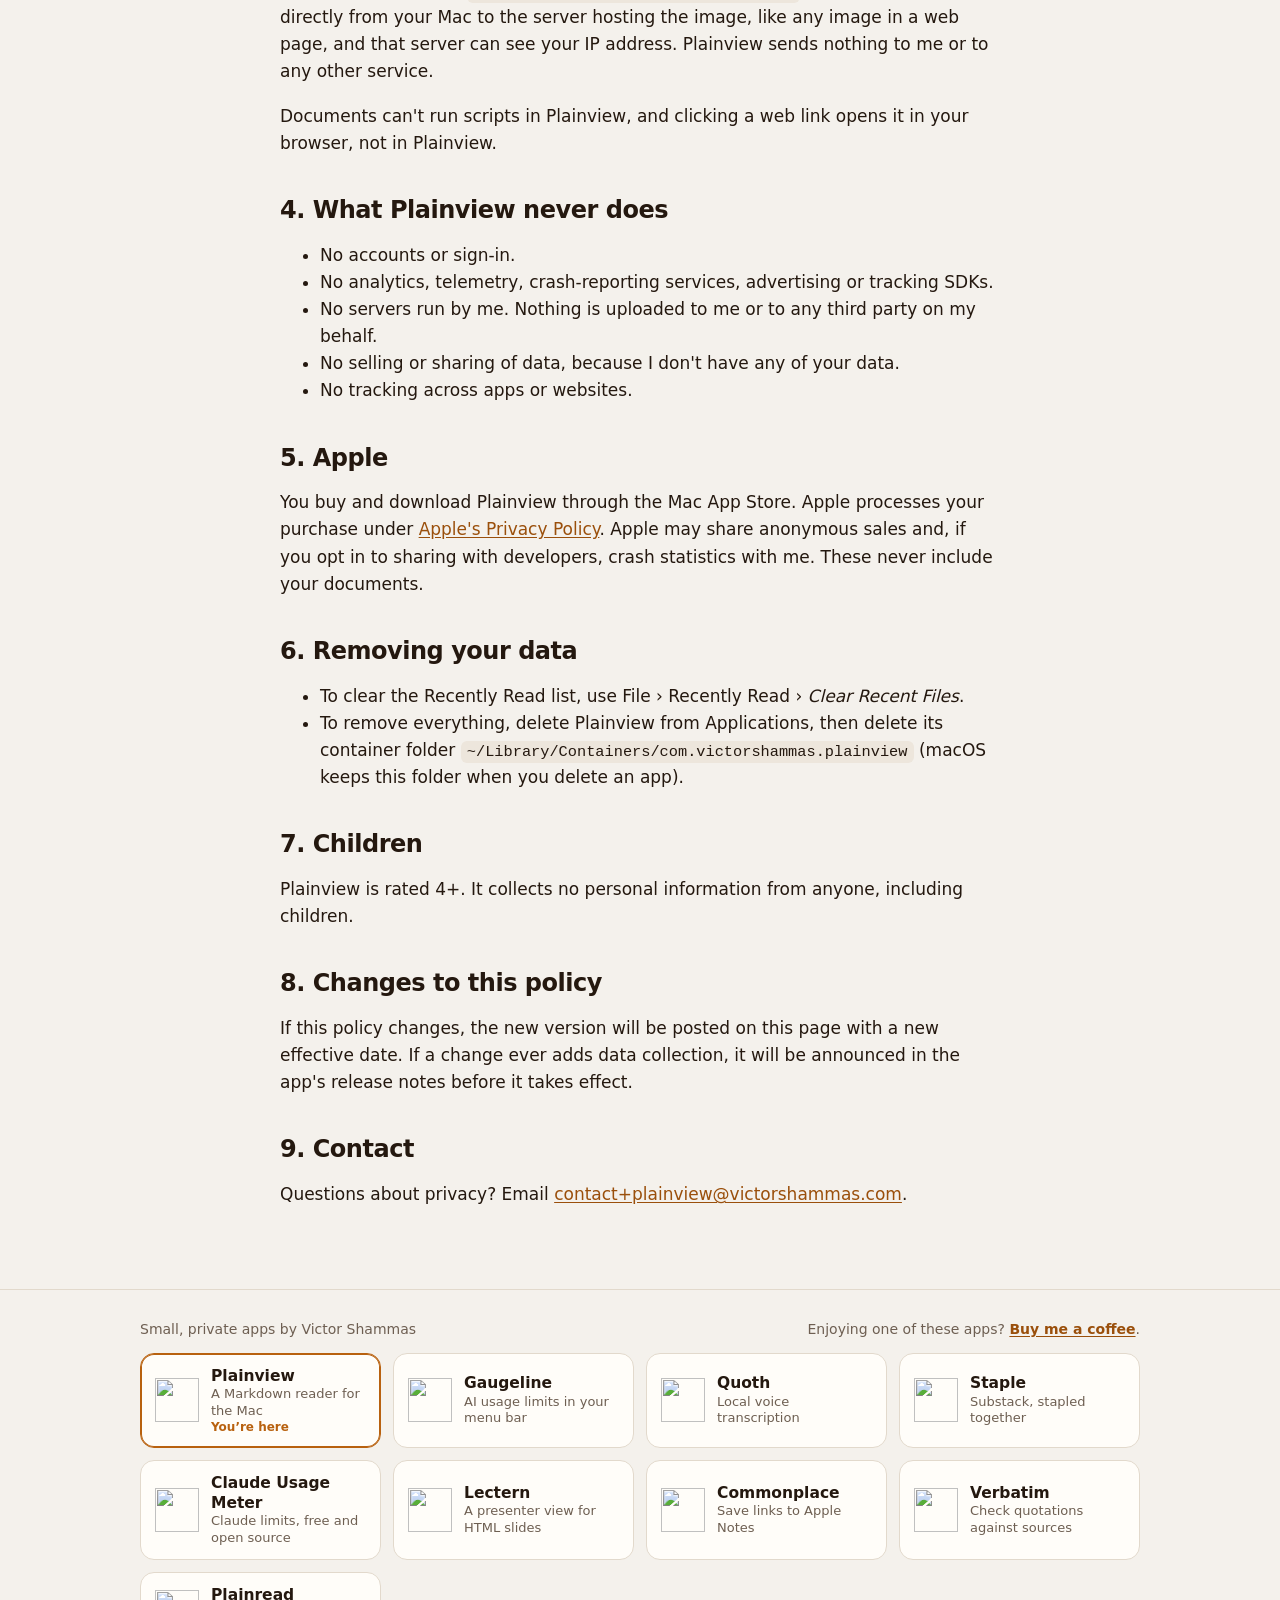
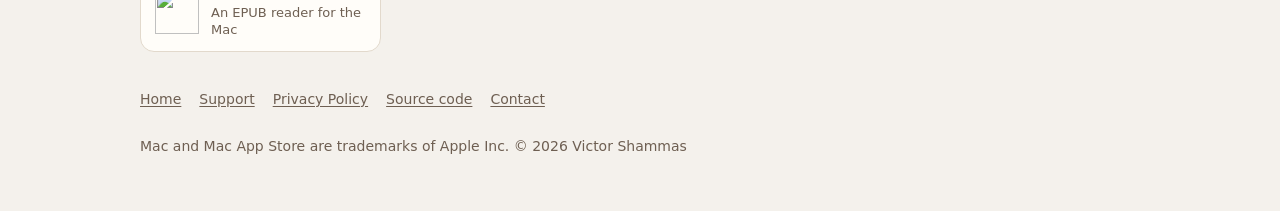
==== commit 343e7dfd: "App bar: add Plainread Plainread, an EPUB reader for the Mac (coming soon), joins the row of apps at" ====
--- a/docs/privacy.html
+++ b/docs/privacy.html
@@ -113,6 +113,7 @@
       <a class="app-tile" href="https://victorshammas.com/lectern/"><img src="https://victorshammas.com/lectern/icon.png" alt="" width="44" height="44"><span><strong>Lectern</strong><small>A presenter view for HTML slides</small></span></a>
       <a class="app-tile" href="https://victorshammas.com/commonplace/"><img src="https://victorshammas.com/commonplace/icon.png" alt="" width="44" height="44"><span><strong>Commonplace</strong><small>Save links to Apple Notes</small></span></a>
       <a class="app-tile" href="https://victorshammas.com/verbatim/"><img src="https://victorshammas.com/verbatim/icon.png" alt="" width="44" height="44"><span><strong>Verbatim</strong><small>Check quotations against sources</small></span></a>
+      <a class="app-tile" href="https://victorshammas.com/plainread/"><img src="https://victorshammas.com/plainread/icon.png" alt="" width="44" height="44"><span><strong>Plainread</strong><small>An EPUB reader for the Mac</small></span></a>
     </div>
   </div>
 </section>
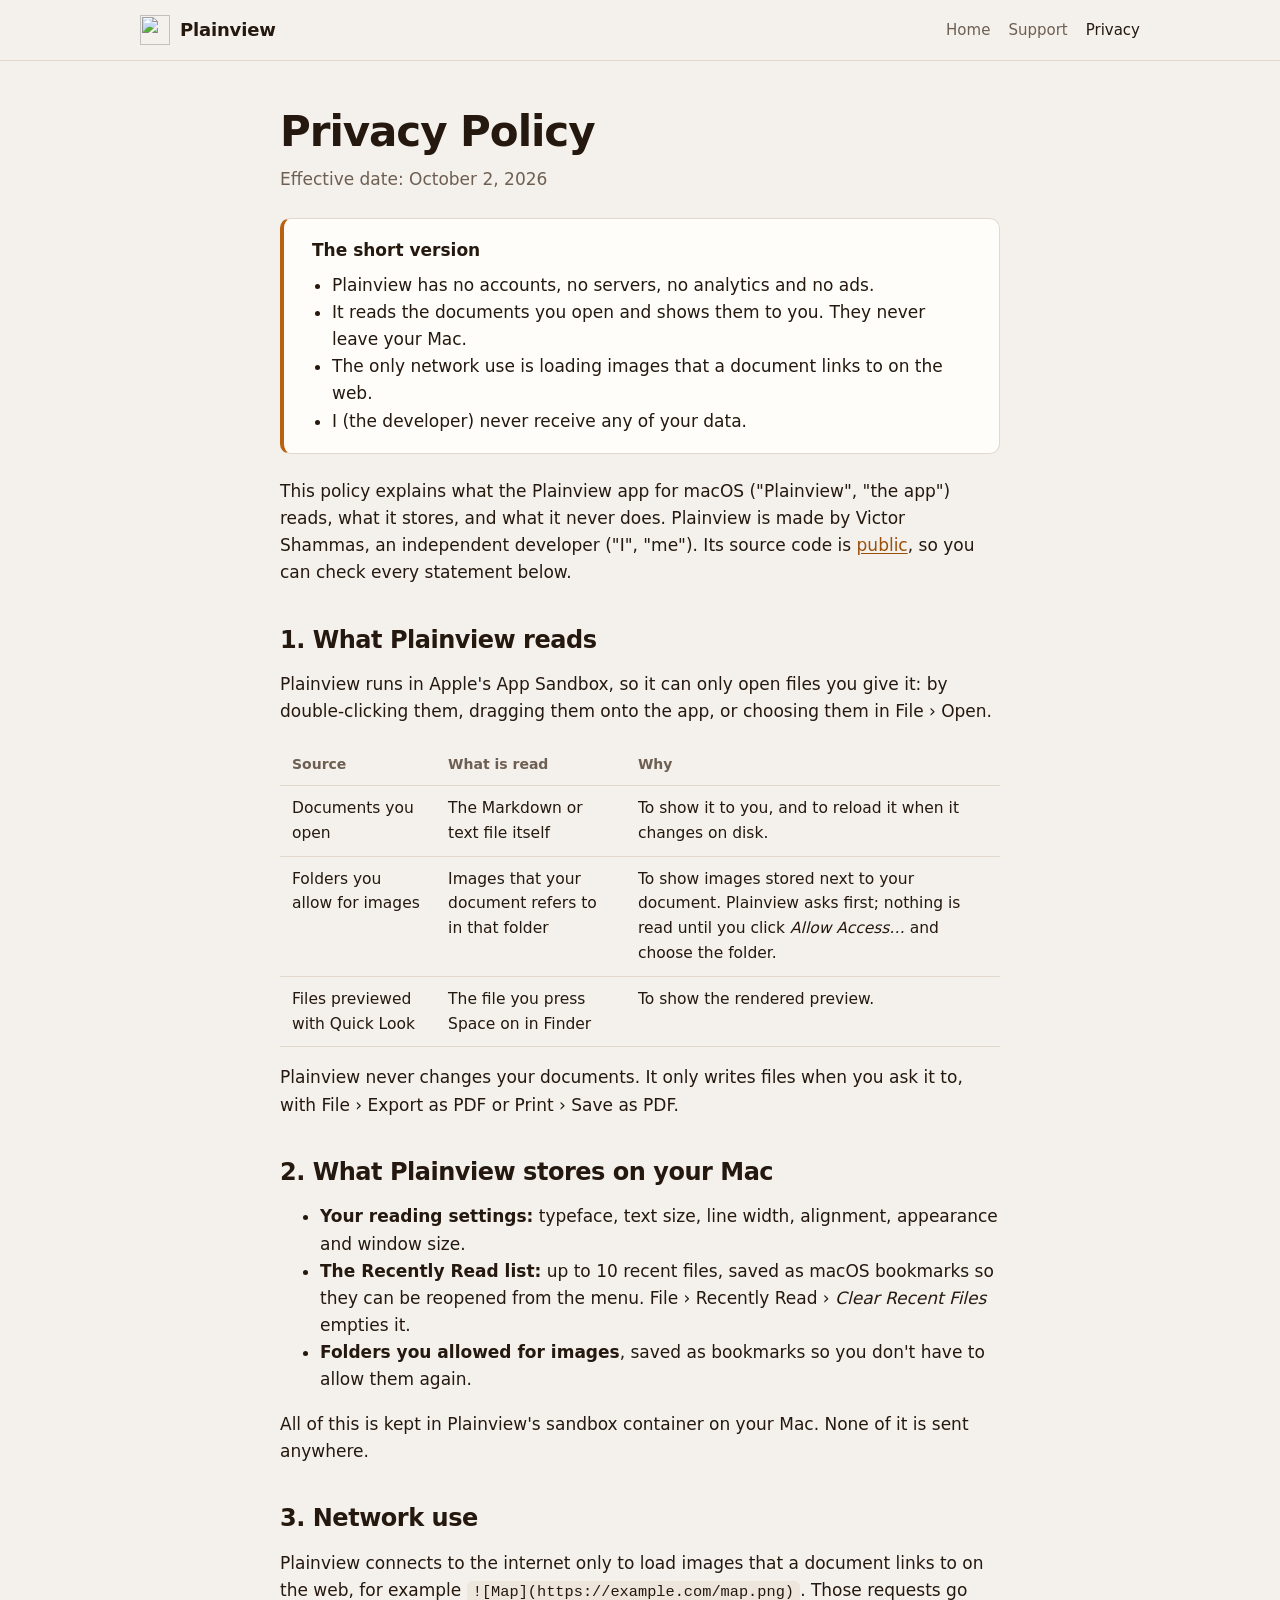
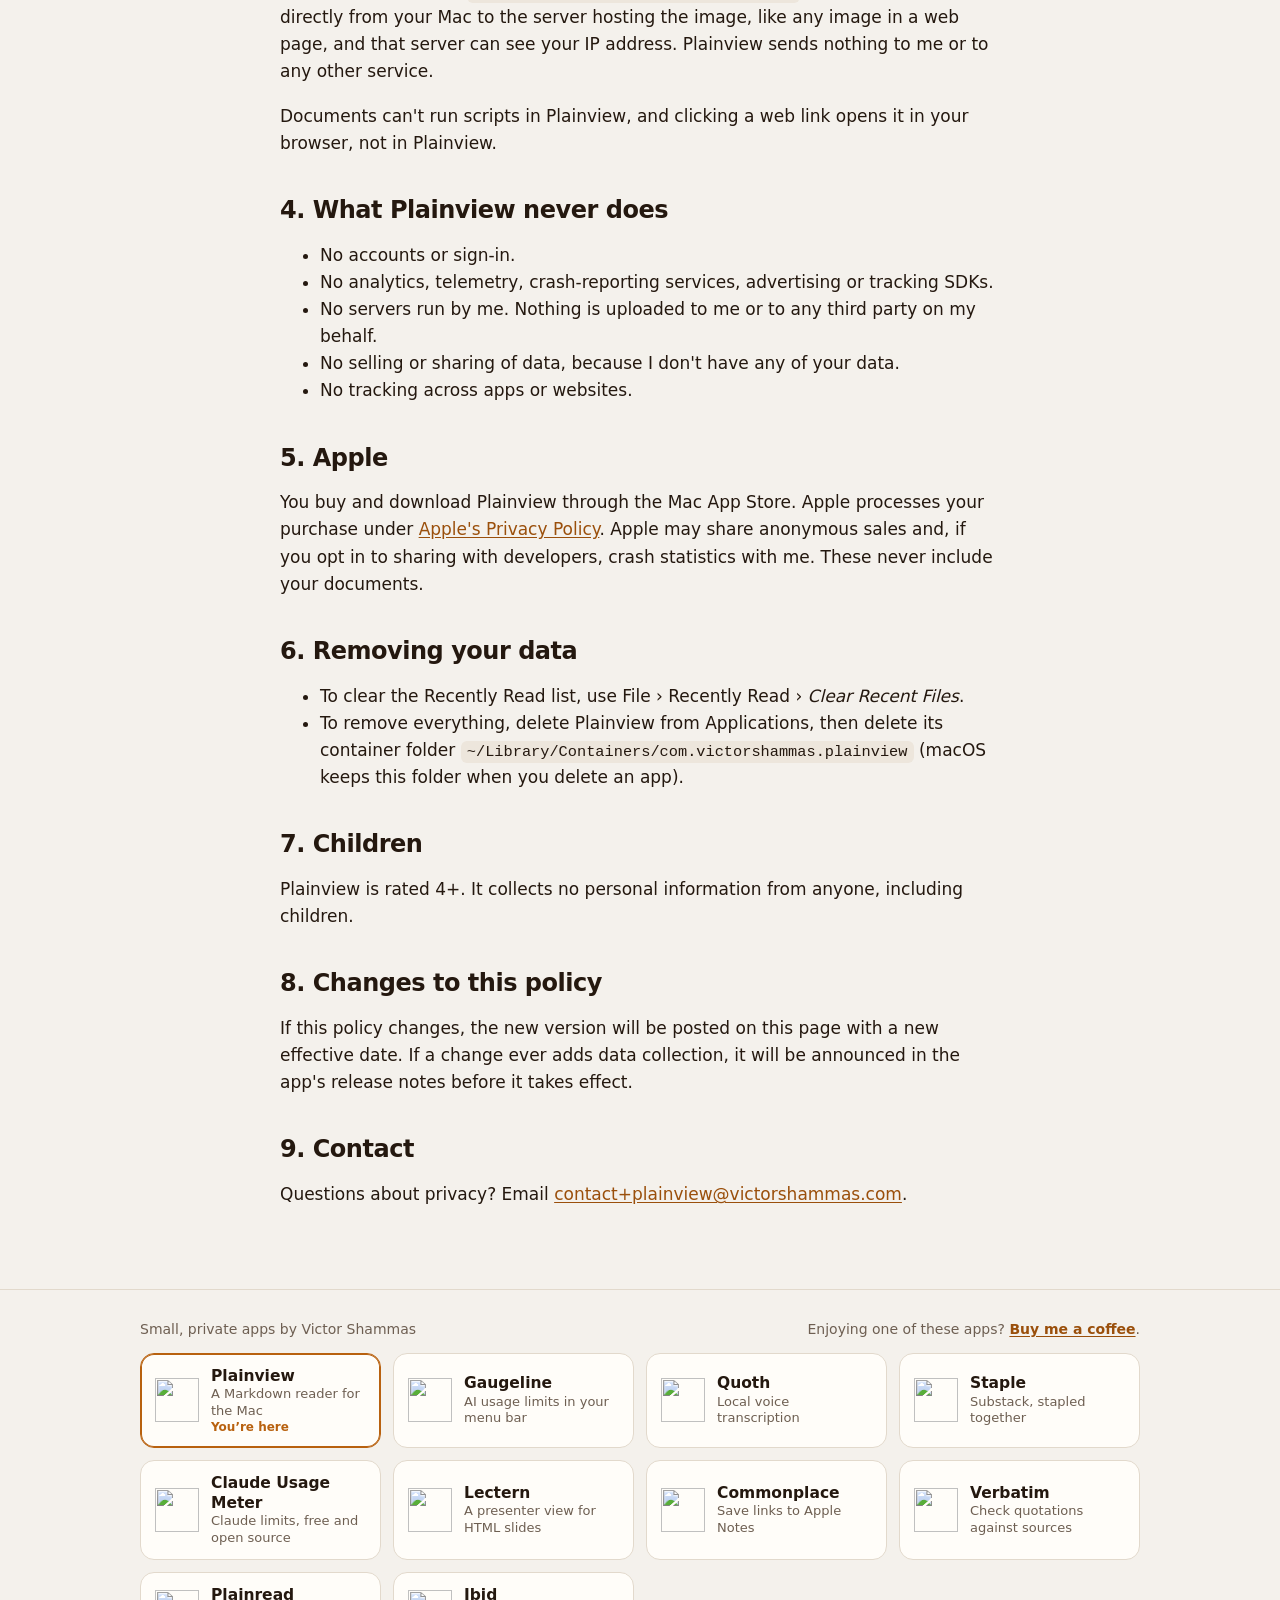
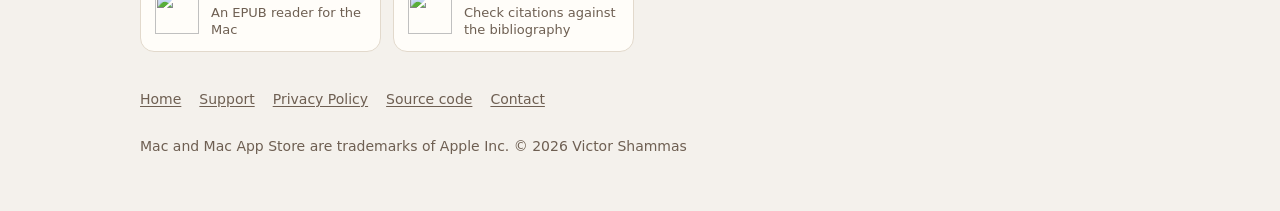
==== commit 43676523: "App bar: add Ibid Co-Authored-By: Claude Opus 5.5 <noreply@anthropic.com>" ====
--- a/docs/privacy.html
+++ b/docs/privacy.html
@@ -114,6 +114,7 @@
       <a class="app-tile" href="https://victorshammas.com/commonplace/"><img src="https://victorshammas.com/commonplace/icon.png" alt="" width="44" height="44"><span><strong>Commonplace</strong><small>Save links to Apple Notes</small></span></a>
       <a class="app-tile" href="https://victorshammas.com/verbatim/"><img src="https://victorshammas.com/verbatim/icon.png" alt="" width="44" height="44"><span><strong>Verbatim</strong><small>Check quotations against sources</small></span></a>
       <a class="app-tile" href="https://victorshammas.com/plainread/"><img src="https://victorshammas.com/plainread/icon.png" alt="" width="44" height="44"><span><strong>Plainread</strong><small>An EPUB reader for the Mac</small></span></a>
+      <a class="app-tile" href="https://victorshammas.com/ibid/"><img src="https://victorshammas.com/ibid/icon.png" alt="" width="44" height="44"><span><strong>Ibid</strong><small>Check citations against the bibliography</small></span></a>
     </div>
   </div>
 </section>
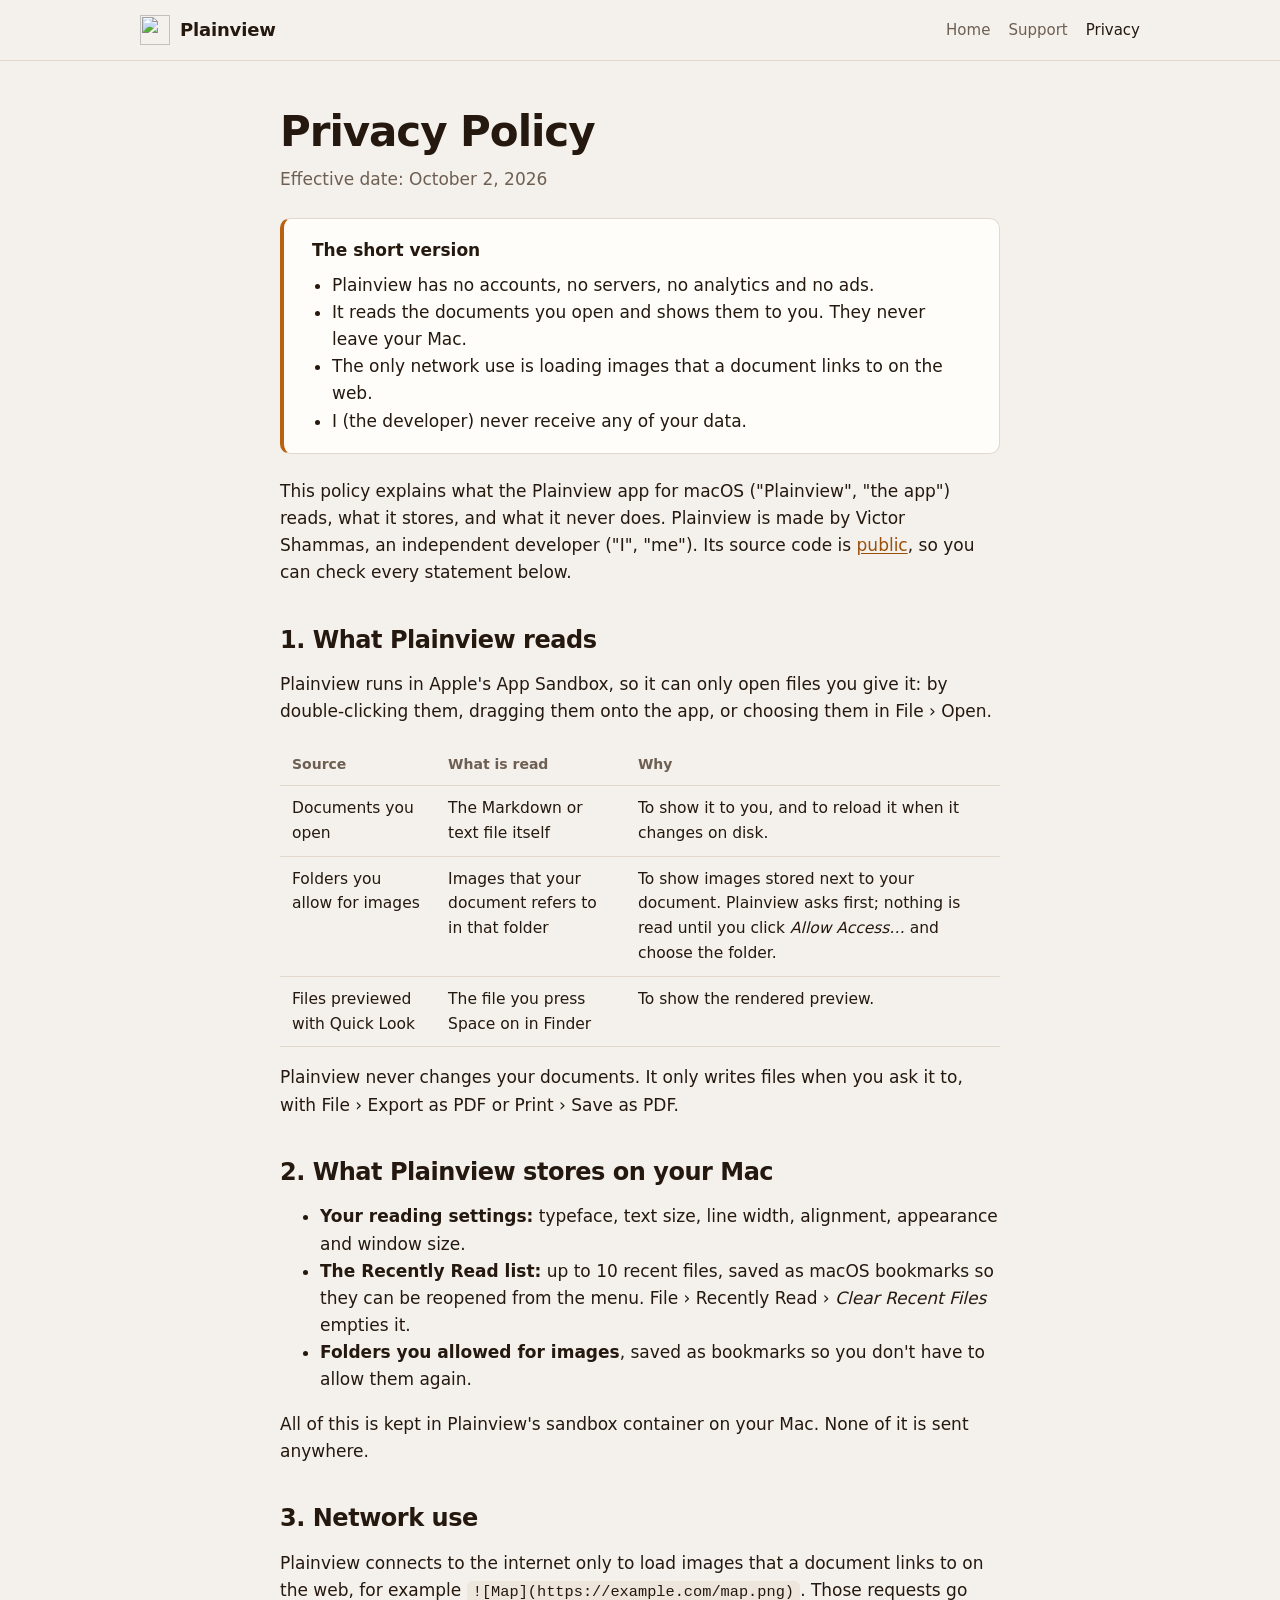
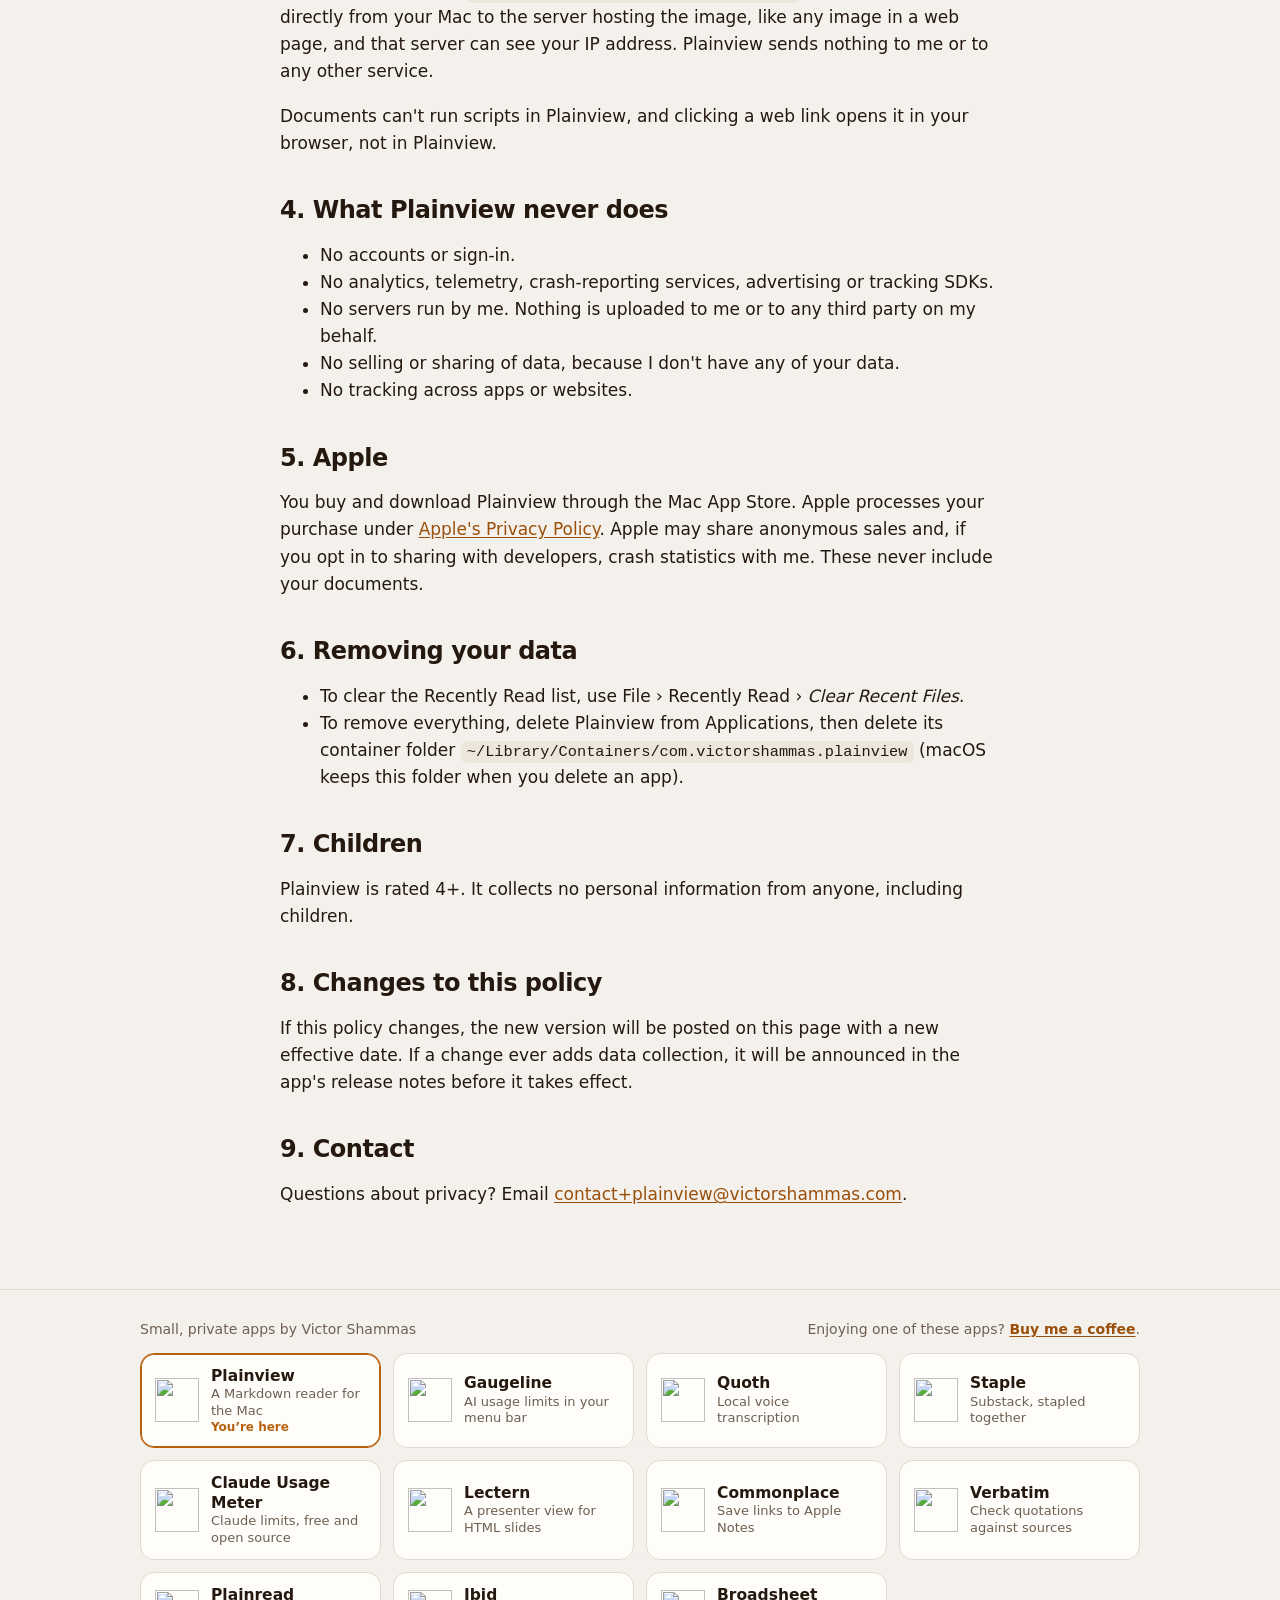
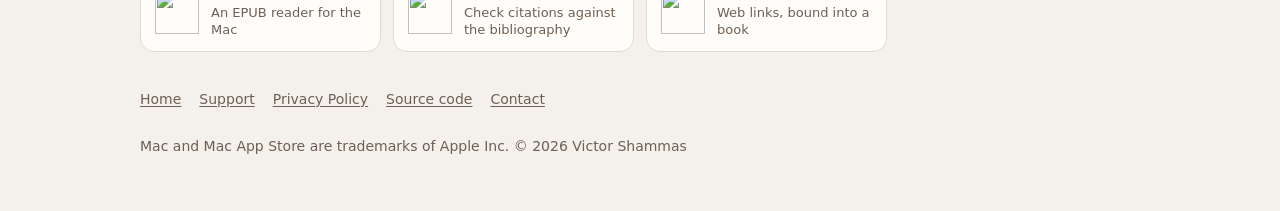
==== commit e413f9a8: "App bar: add Broadsheet Co-Authored-By: Claude Opus 5.5 <noreply@anthropic.com> Claude-Session: http" ====
--- a/docs/privacy.html
+++ b/docs/privacy.html
@@ -115,6 +115,7 @@
       <a class="app-tile" href="https://victorshammas.com/verbatim/"><img src="https://victorshammas.com/verbatim/icon.png" alt="" width="44" height="44"><span><strong>Verbatim</strong><small>Check quotations against sources</small></span></a>
       <a class="app-tile" href="https://victorshammas.com/plainread/"><img src="https://victorshammas.com/plainread/icon.png" alt="" width="44" height="44"><span><strong>Plainread</strong><small>An EPUB reader for the Mac</small></span></a>
       <a class="app-tile" href="https://victorshammas.com/ibid/"><img src="https://victorshammas.com/ibid/icon.png" alt="" width="44" height="44"><span><strong>Ibid</strong><small>Check citations against the bibliography</small></span></a>
+      <a class="app-tile" href="https://victorshammas.com/broadsheet/"><img src="https://victorshammas.com/broadsheet/icon.png" alt="" width="44" height="44"><span><strong>Broadsheet</strong><small>Web links, bound into a book</small></span></a>
     </div>
   </div>
 </section>
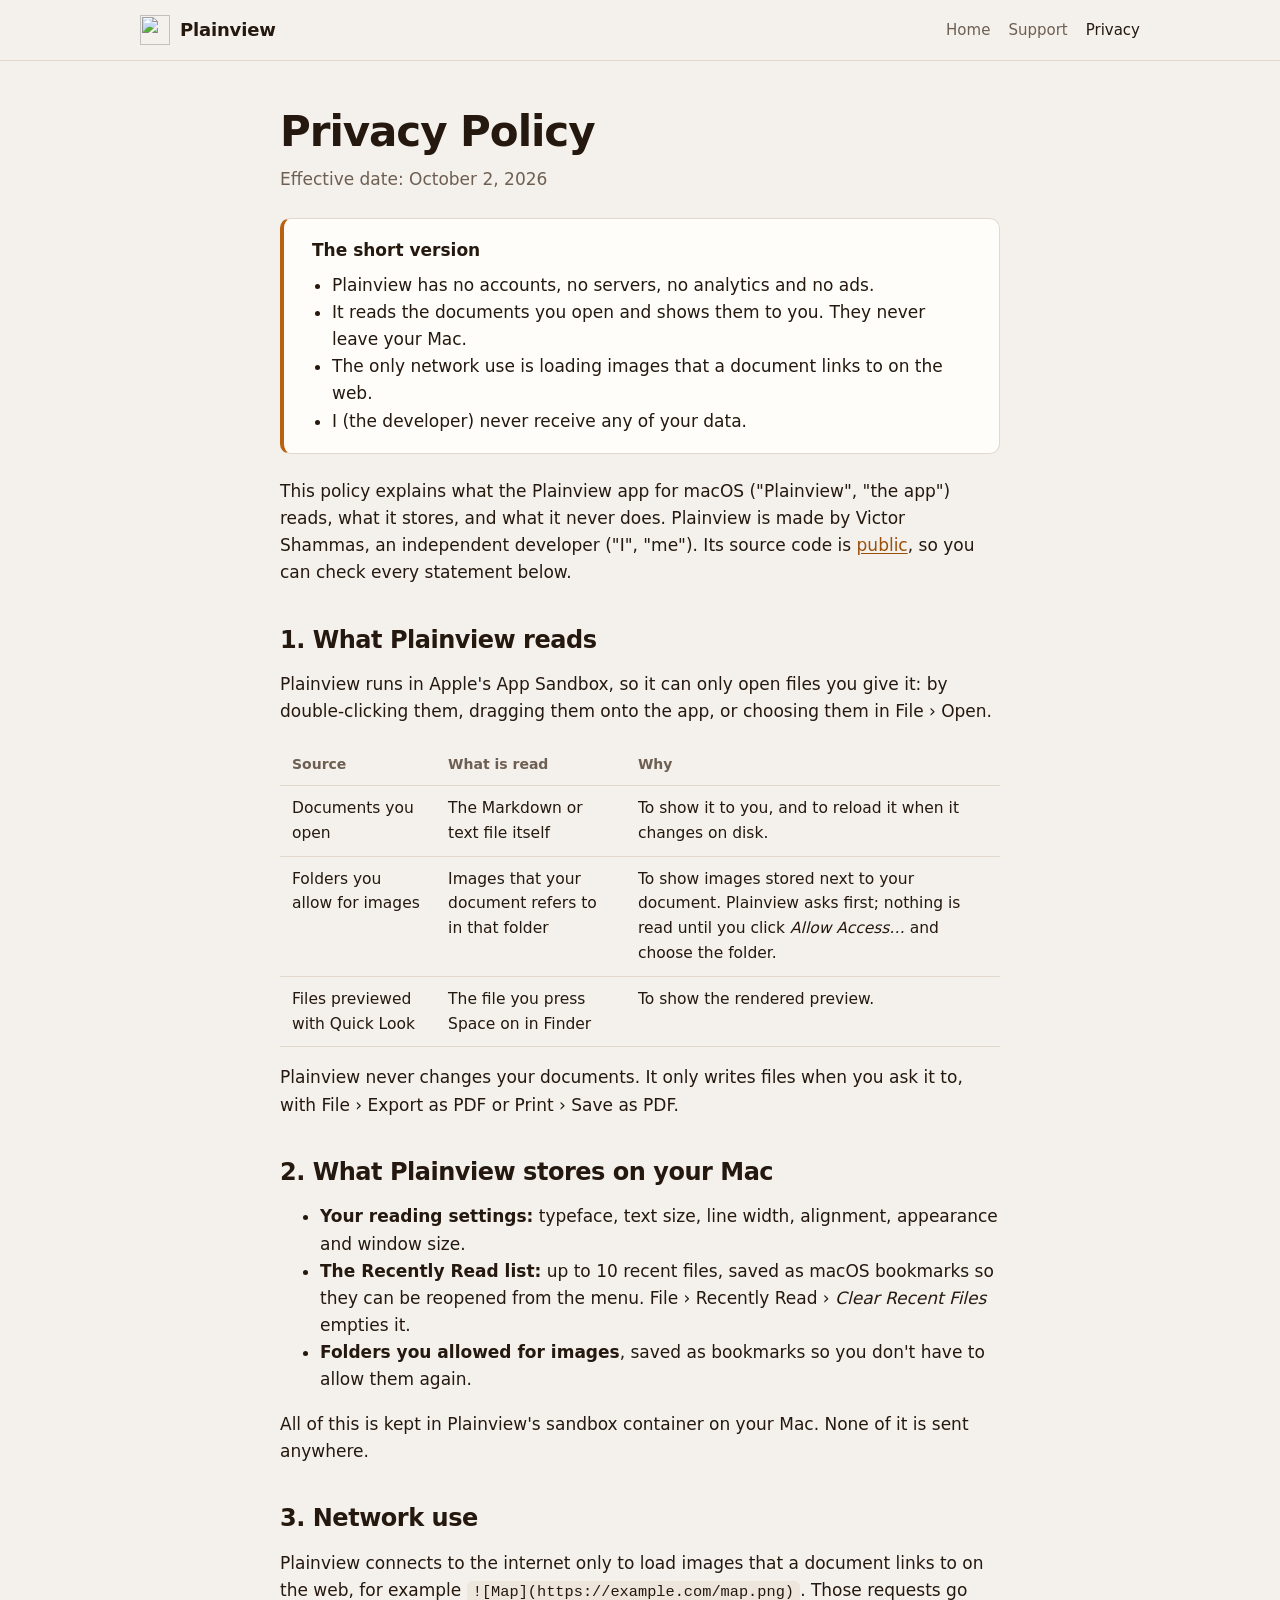
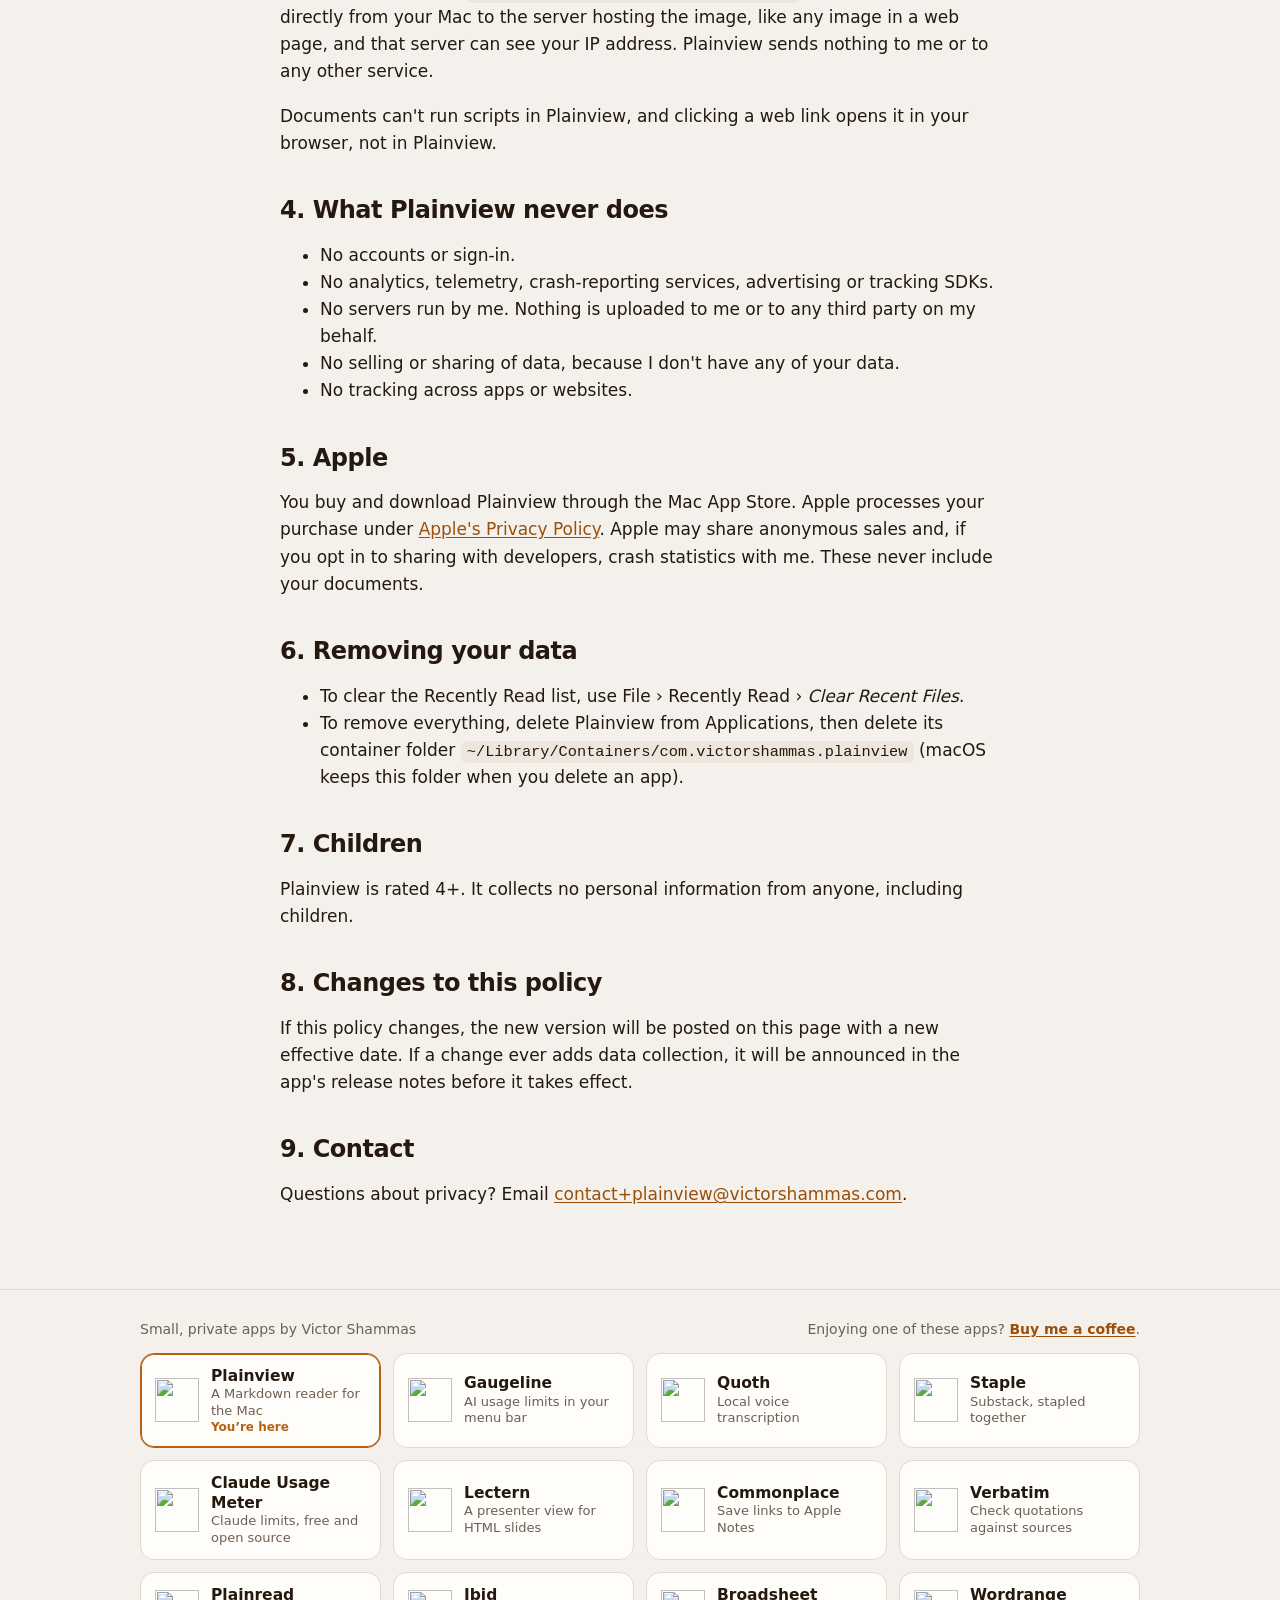
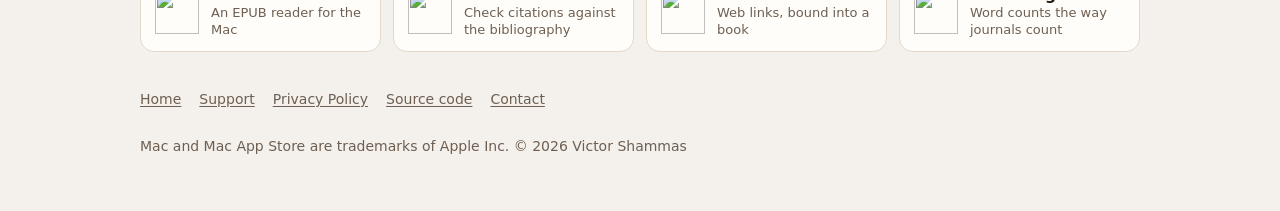
==== commit abb9b48d: "App bar: add Wordrange Co-Authored-By: Claude Opus 5.5 <noreply@anthropic.com> Claude-Session: https" ====
--- a/docs/privacy.html
+++ b/docs/privacy.html
@@ -116,6 +116,7 @@
       <a class="app-tile" href="https://victorshammas.com/plainread/"><img src="https://victorshammas.com/plainread/icon.png" alt="" width="44" height="44"><span><strong>Plainread</strong><small>An EPUB reader for the Mac</small></span></a>
       <a class="app-tile" href="https://victorshammas.com/ibid/"><img src="https://victorshammas.com/ibid/icon.png" alt="" width="44" height="44"><span><strong>Ibid</strong><small>Check citations against the bibliography</small></span></a>
       <a class="app-tile" href="https://victorshammas.com/broadsheet/"><img src="https://victorshammas.com/broadsheet/icon.png" alt="" width="44" height="44"><span><strong>Broadsheet</strong><small>Web links, bound into a book</small></span></a>
+      <a class="app-tile" href="https://victorshammas.com/wordrange/"><img src="https://victorshammas.com/wordrange/icon.png" alt="" width="44" height="44"><span><strong>Wordrange</strong><small>Word counts the way journals count</small></span></a>
     </div>
   </div>
 </section>
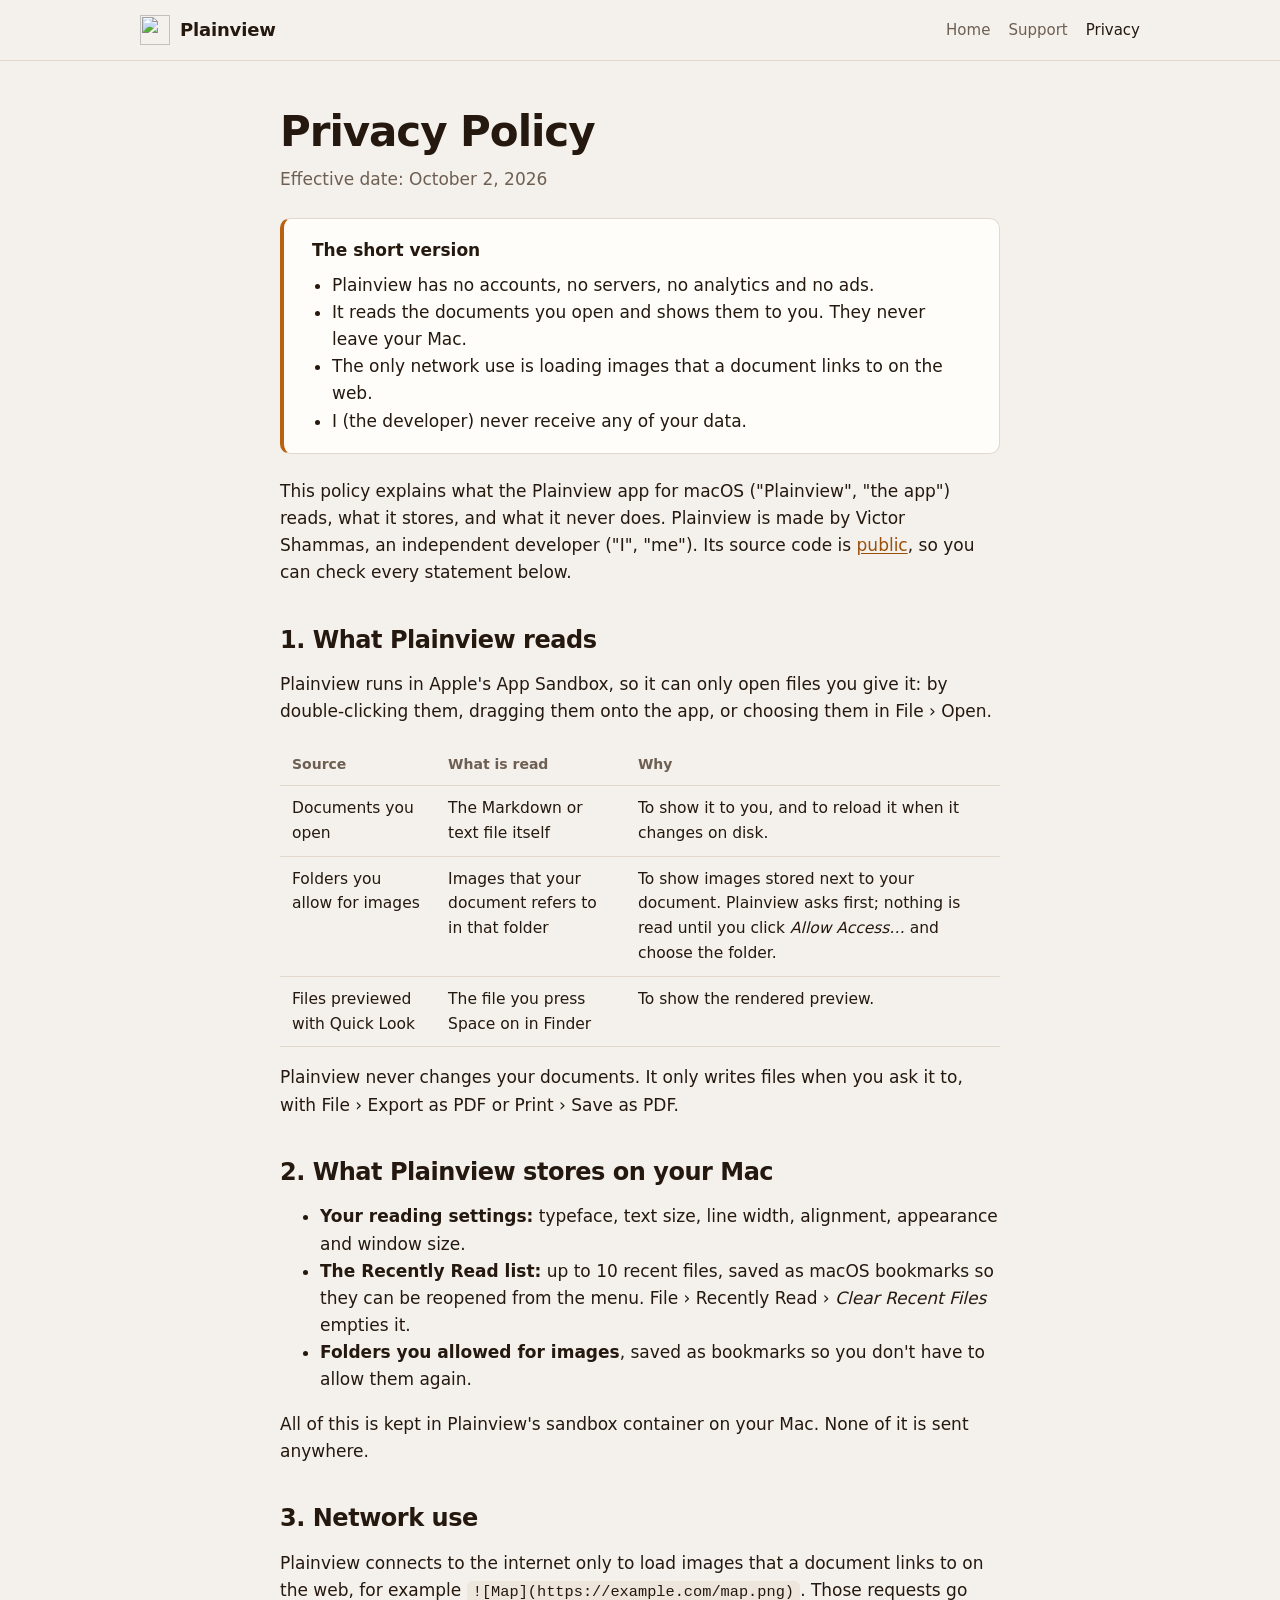
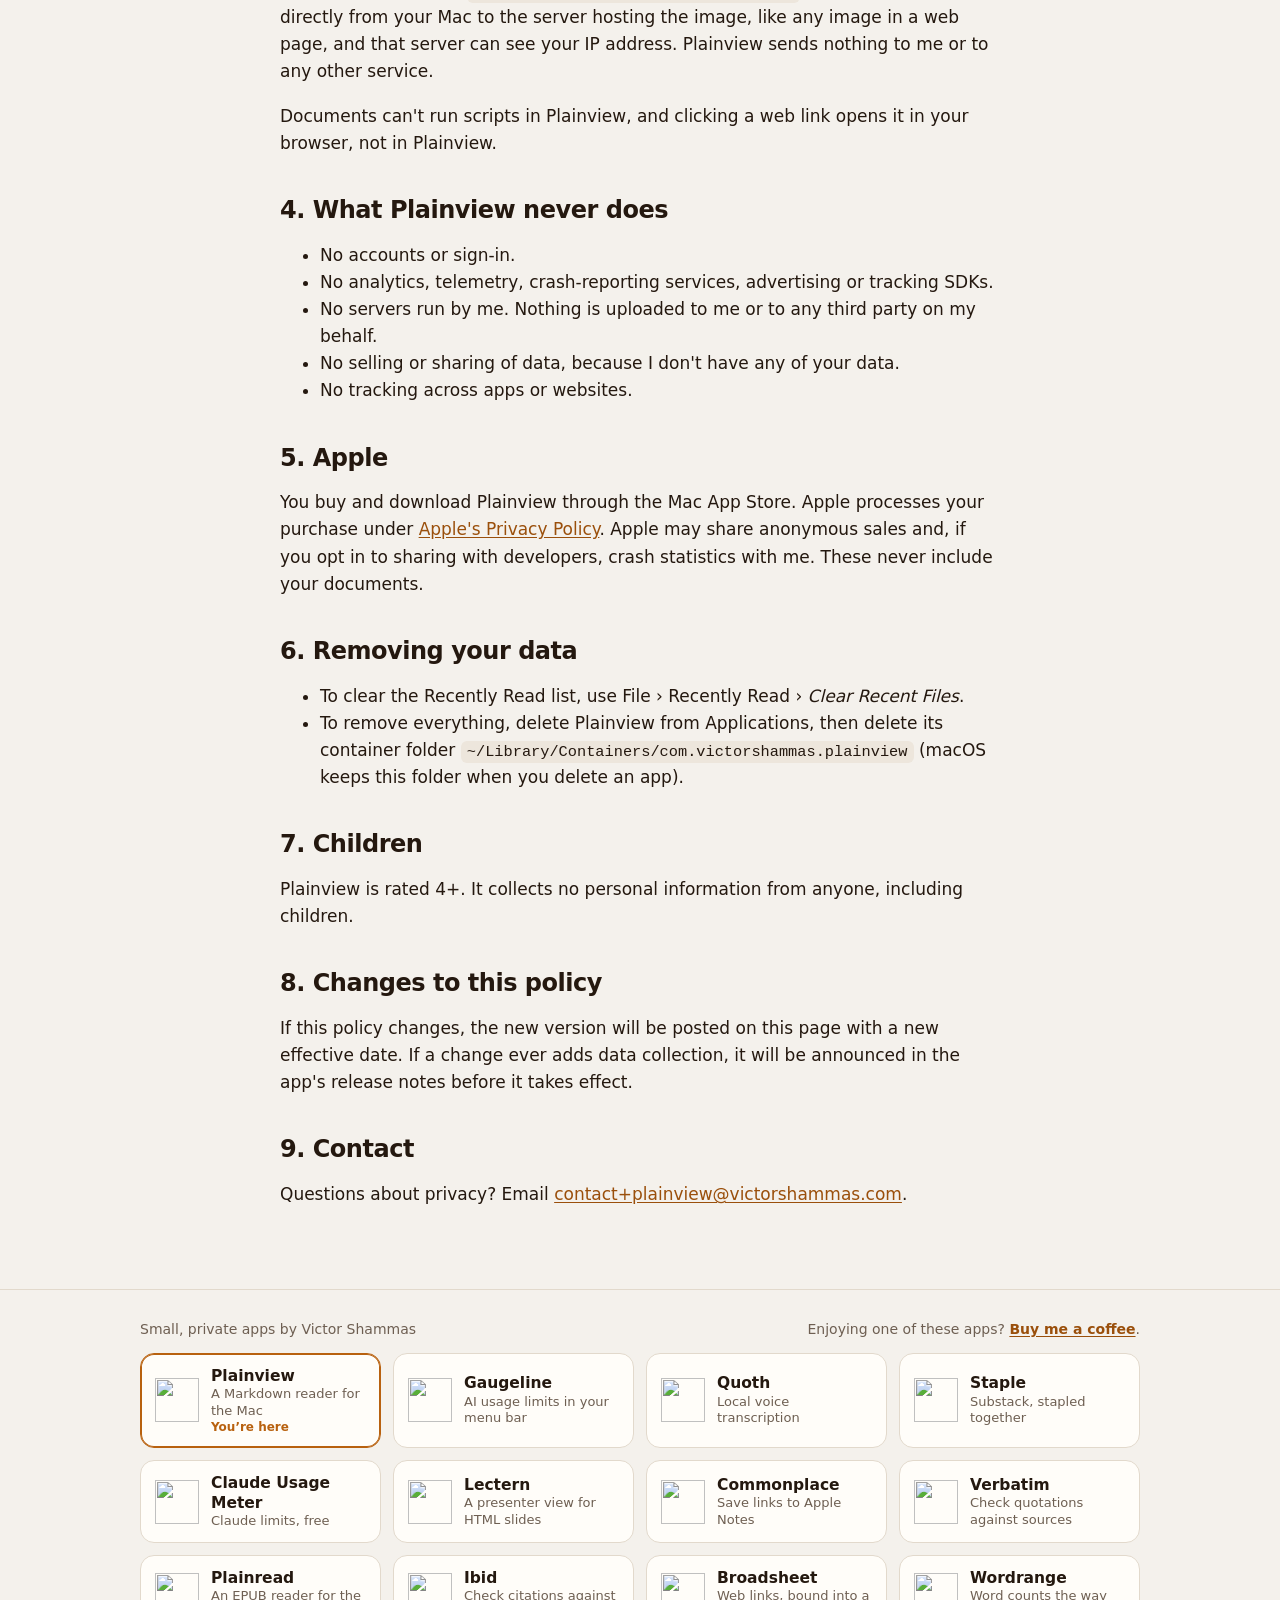
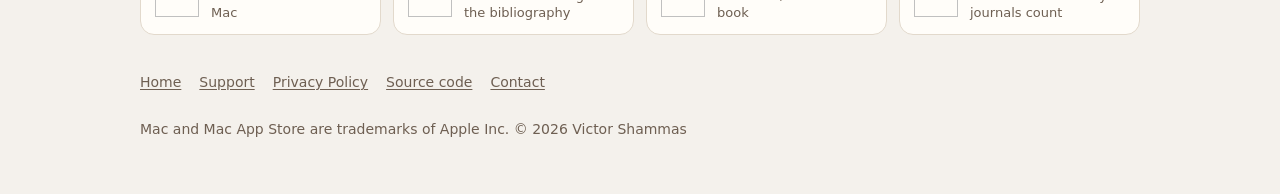
==== commit 7c5f0efe: "App bar: Claude Usage Meter is free (its source is now private) Co-Authored-By: Claude Opus 5.5 <nor" ====
--- a/docs/privacy.html
+++ b/docs/privacy.html
@@ -109,7 +109,7 @@
       <a class="app-tile" href="https://victorshammas.com/gaugeline/"><img src="https://victorshammas.com/gaugeline/icon.png" alt="" width="44" height="44"><span><strong>Gaugeline</strong><small>AI usage limits in your menu bar</small></span></a>
       <a class="app-tile" href="https://victorshammas.com/quoth/"><img src="https://victorshammas.com/quoth/icon.png" alt="" width="44" height="44"><span><strong>Quoth</strong><small>Local voice transcription</small></span></a>
       <a class="app-tile" href="https://victorshammas.com/staple/"><img src="https://victorshammas.com/staple/icon.png" alt="" width="44" height="44"><span><strong>Staple</strong><small>Substack, stapled together</small></span></a>
-      <a class="app-tile" href="https://victorshammas.com/claude-usage-meter/"><img src="https://victorshammas.com/claude-usage-meter/icon.png" alt="" width="44" height="44"><span><strong>Claude Usage Meter</strong><small>Claude limits, free and open source</small></span></a>
+      <a class="app-tile" href="https://victorshammas.com/claude-usage-meter/"><img src="https://victorshammas.com/claude-usage-meter/icon.png" alt="" width="44" height="44"><span><strong>Claude Usage Meter</strong><small>Claude limits, free</small></span></a>
       <a class="app-tile" href="https://victorshammas.com/lectern/"><img src="https://victorshammas.com/lectern/icon.png" alt="" width="44" height="44"><span><strong>Lectern</strong><small>A presenter view for HTML slides</small></span></a>
       <a class="app-tile" href="https://victorshammas.com/commonplace/"><img src="https://victorshammas.com/commonplace/icon.png" alt="" width="44" height="44"><span><strong>Commonplace</strong><small>Save links to Apple Notes</small></span></a>
       <a class="app-tile" href="https://victorshammas.com/verbatim/"><img src="https://victorshammas.com/verbatim/icon.png" alt="" width="44" height="44"><span><strong>Verbatim</strong><small>Check quotations against sources</small></span></a>
